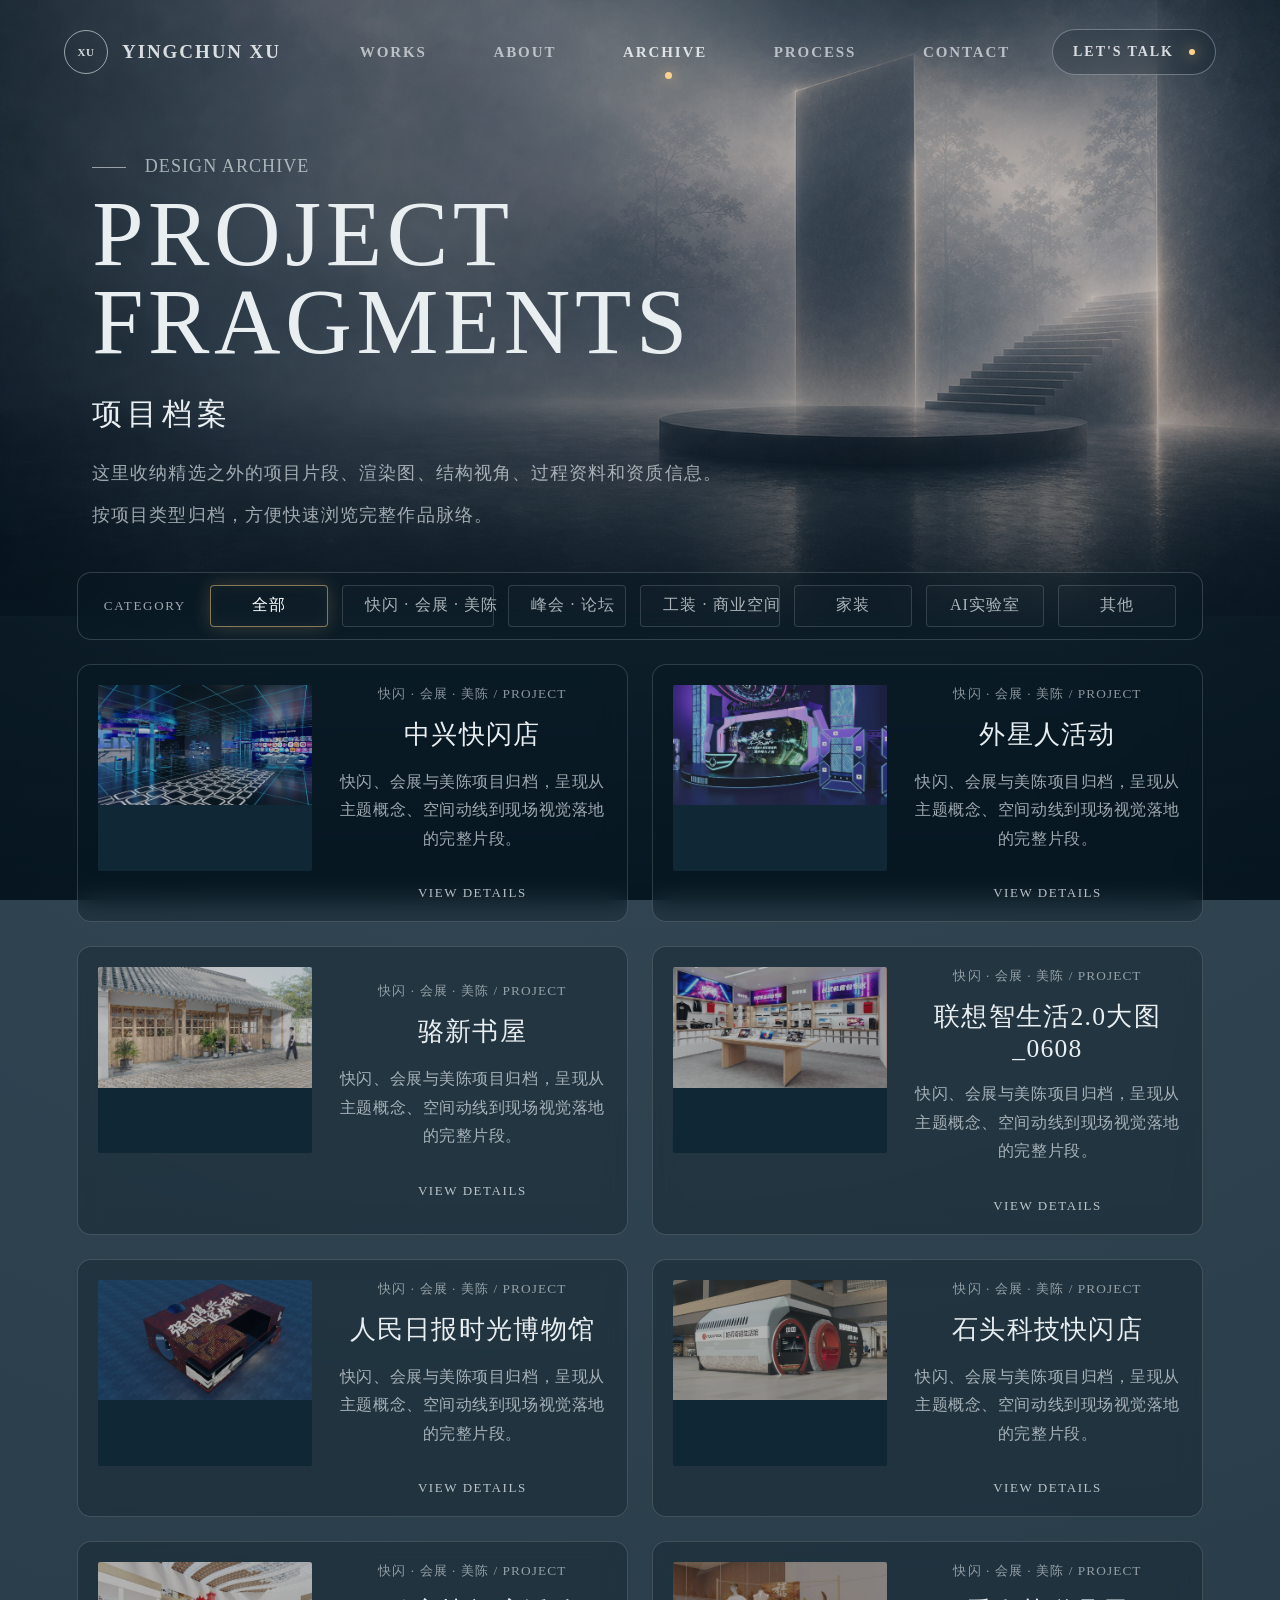
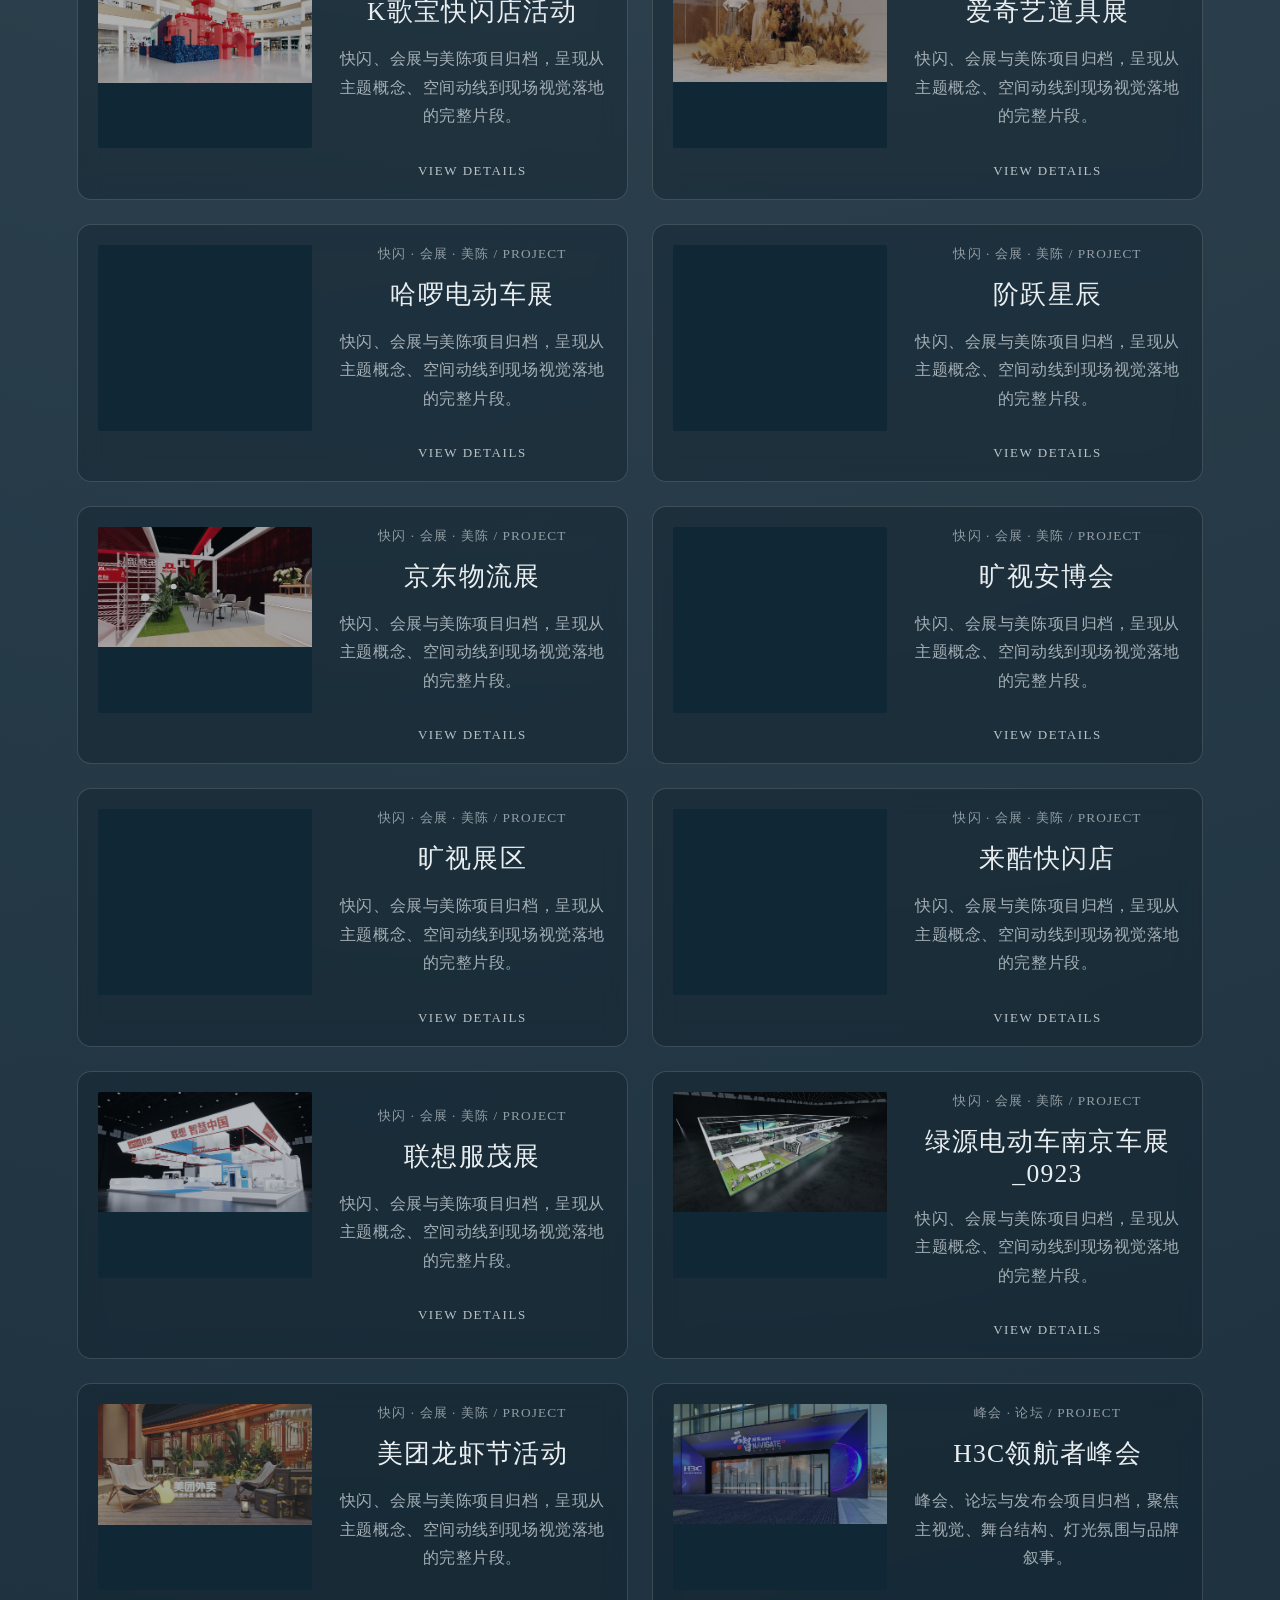
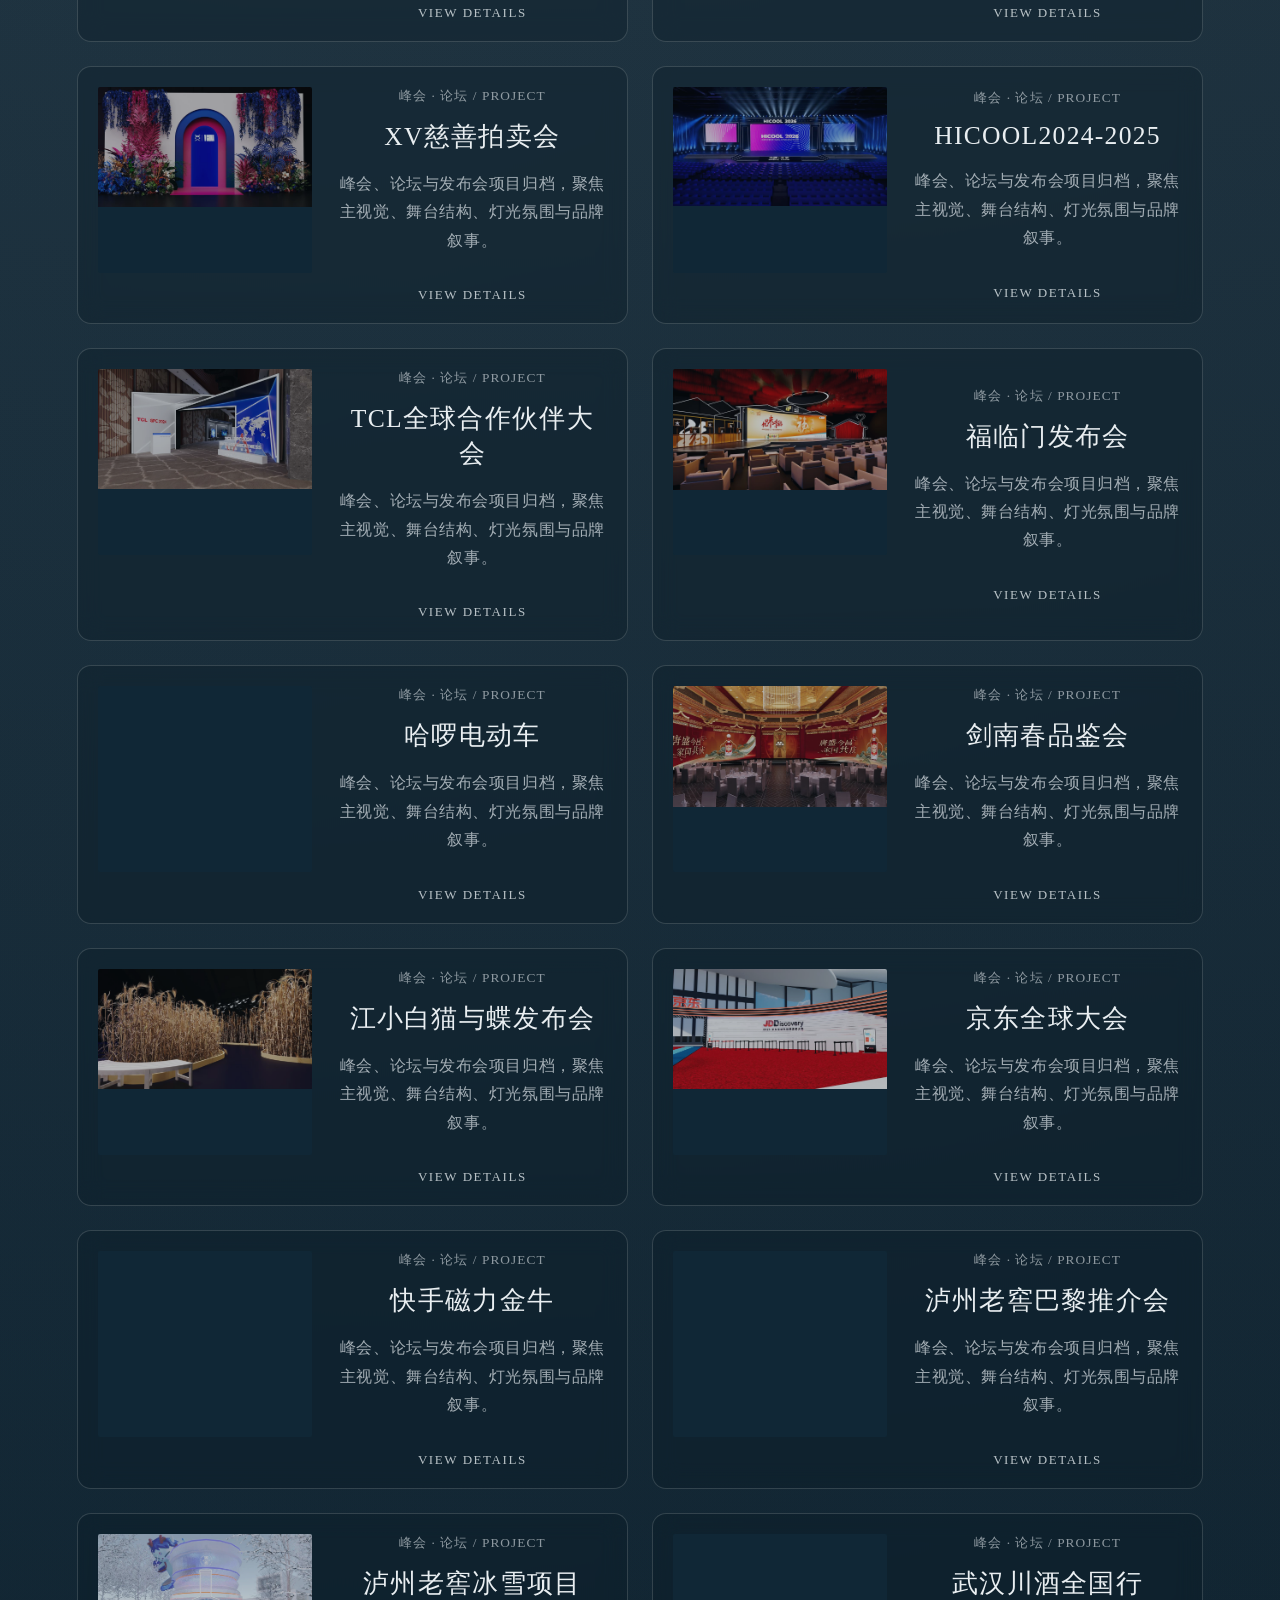
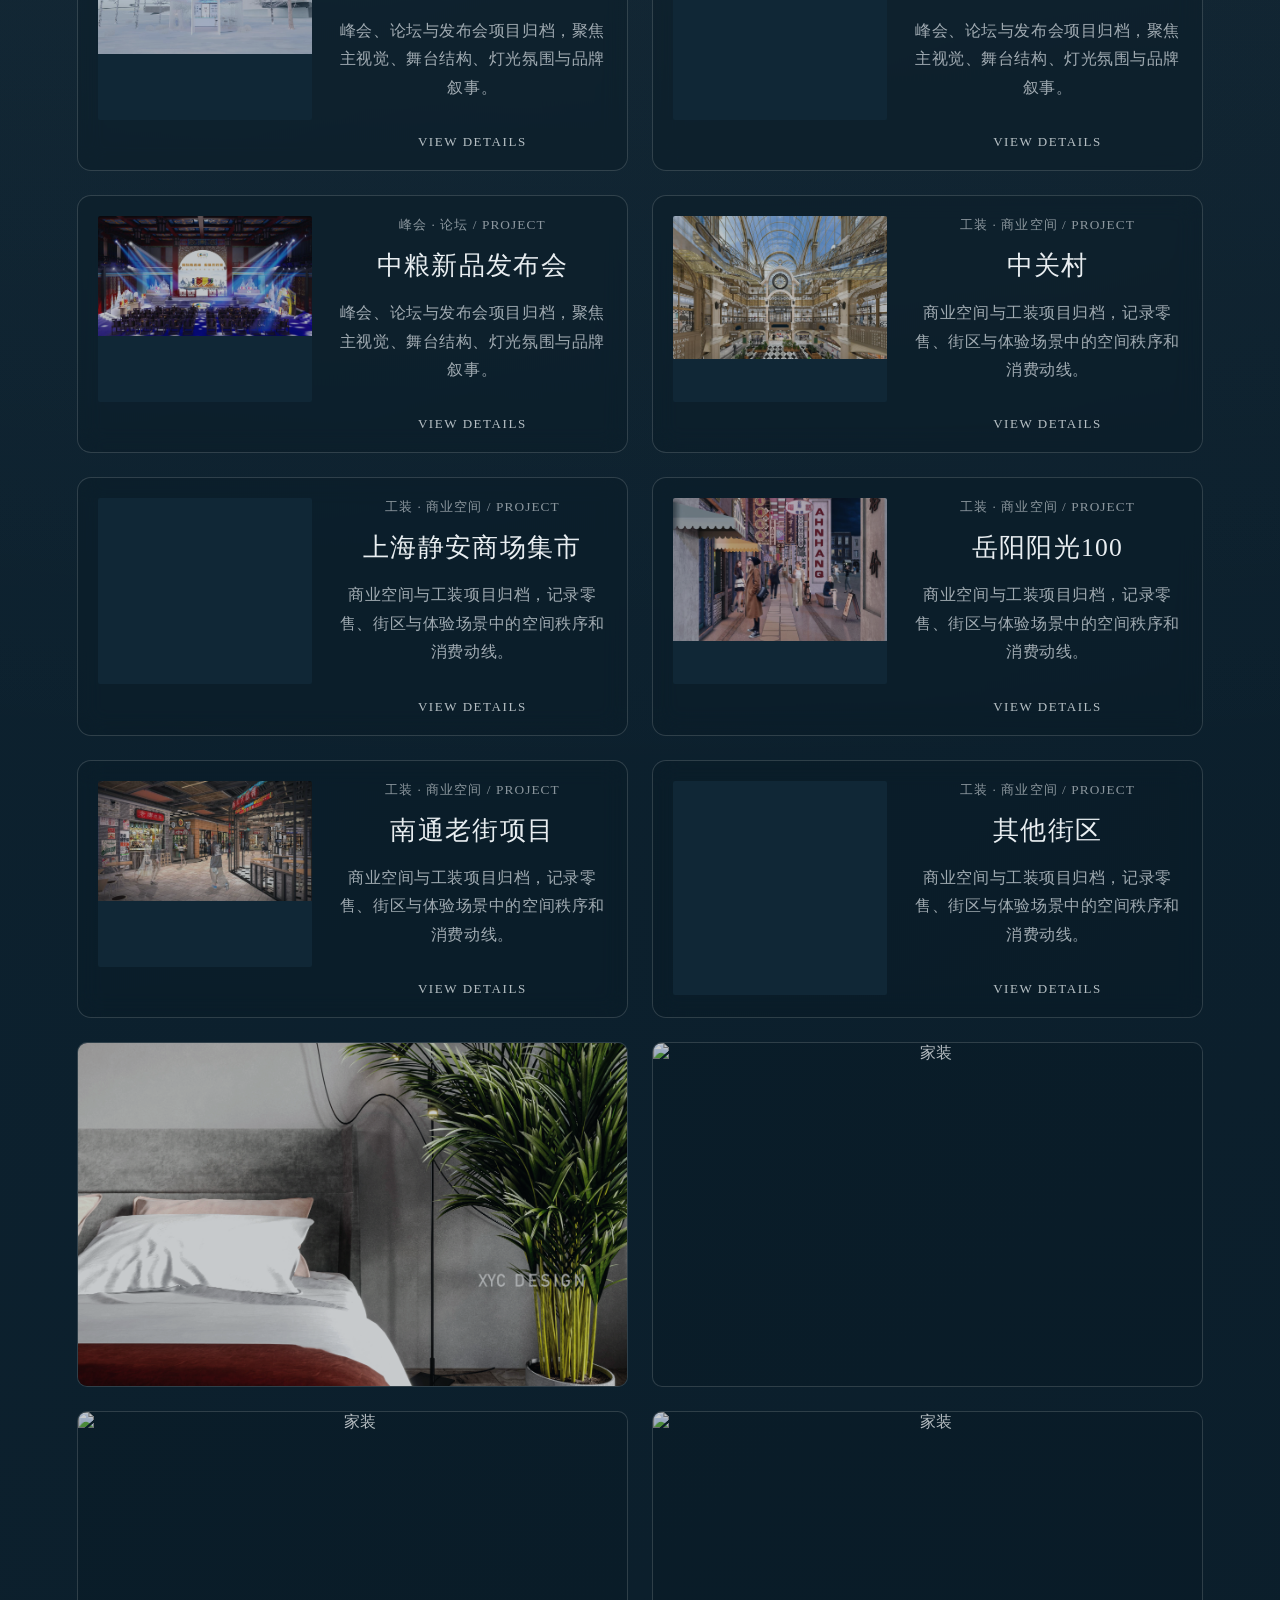
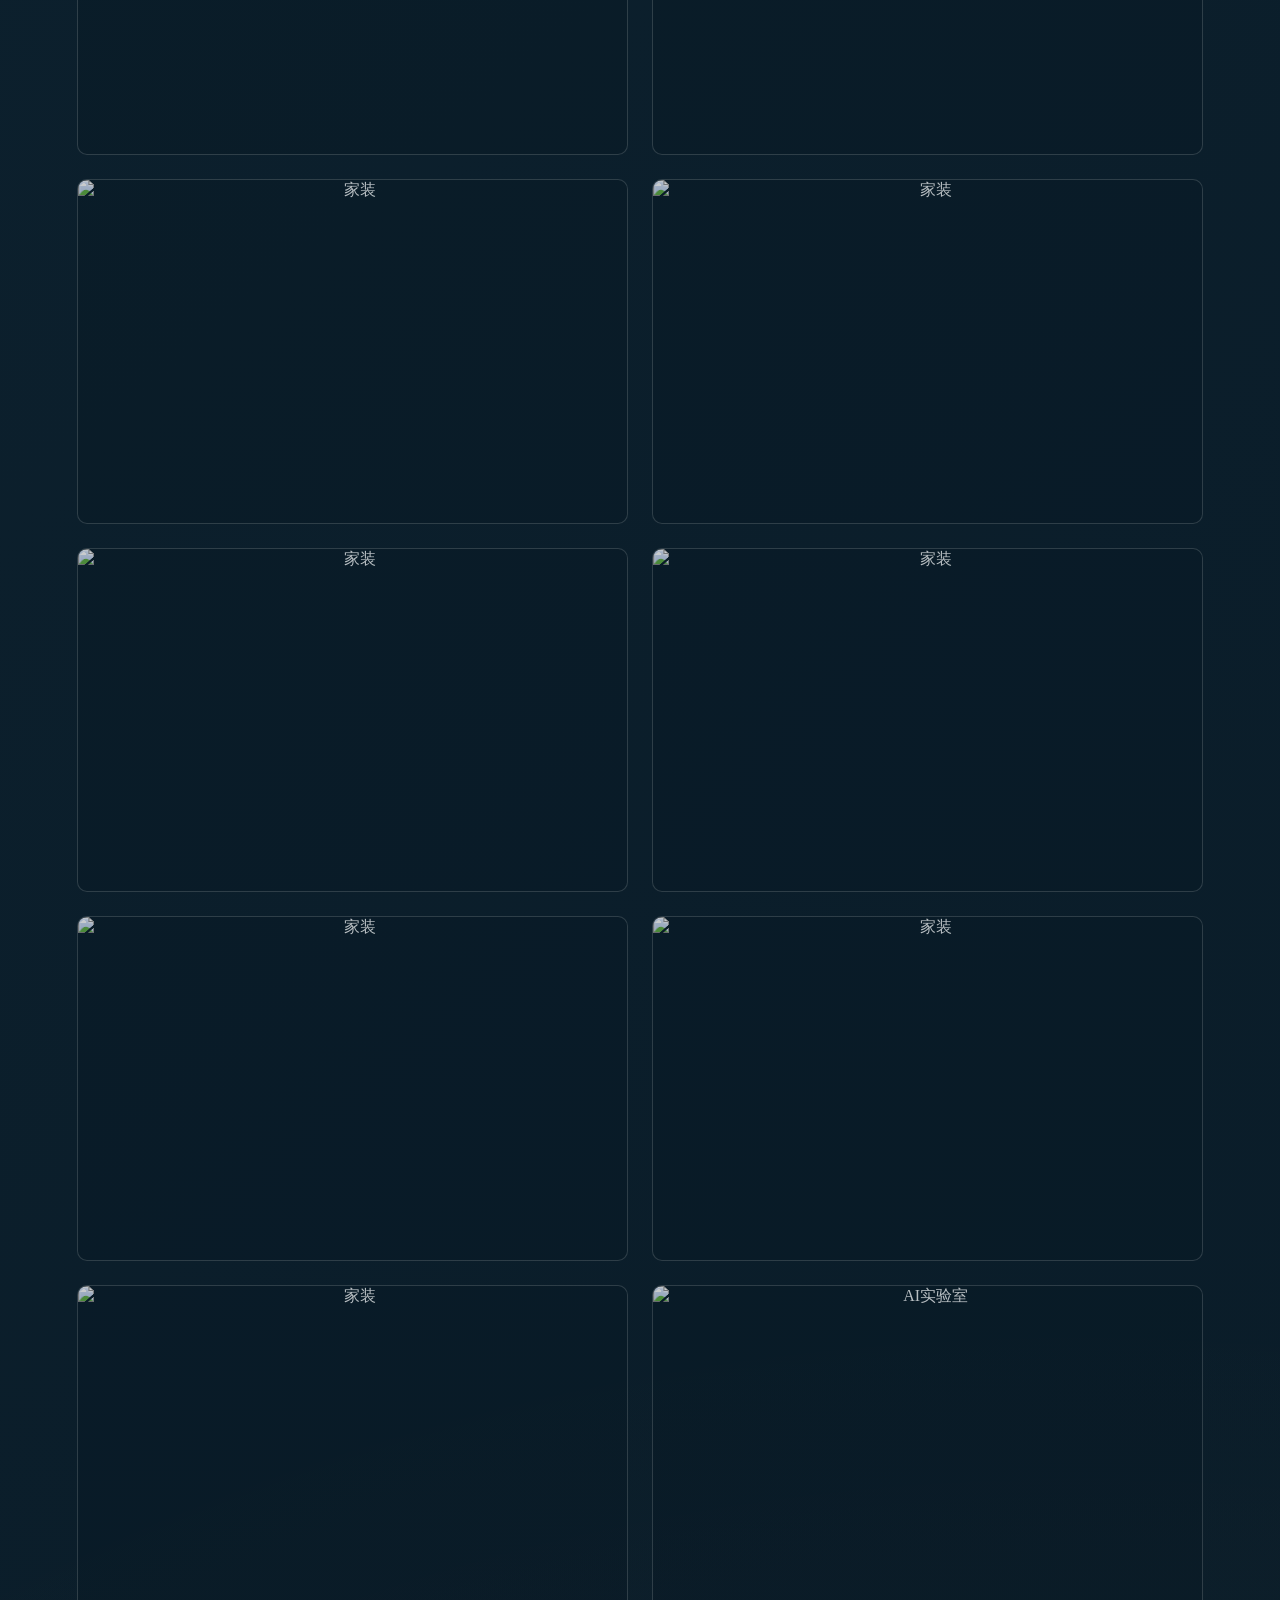
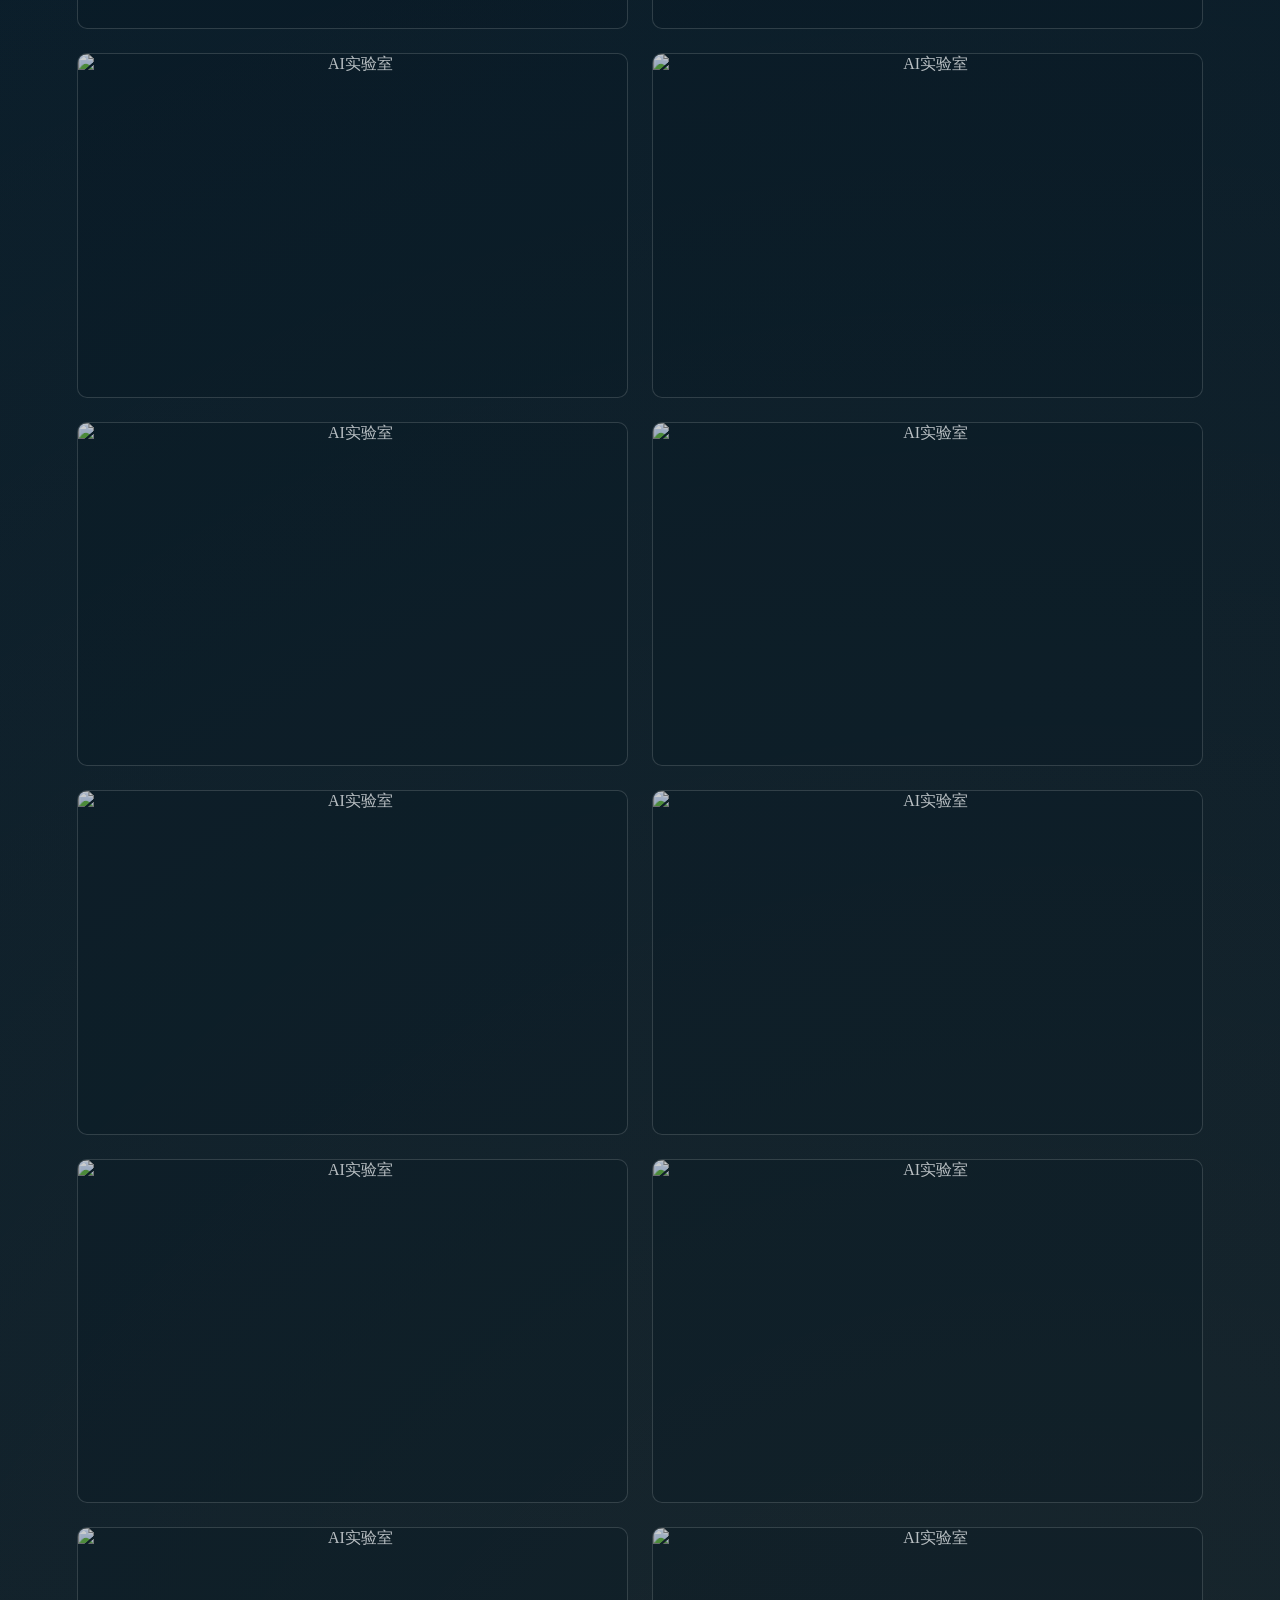
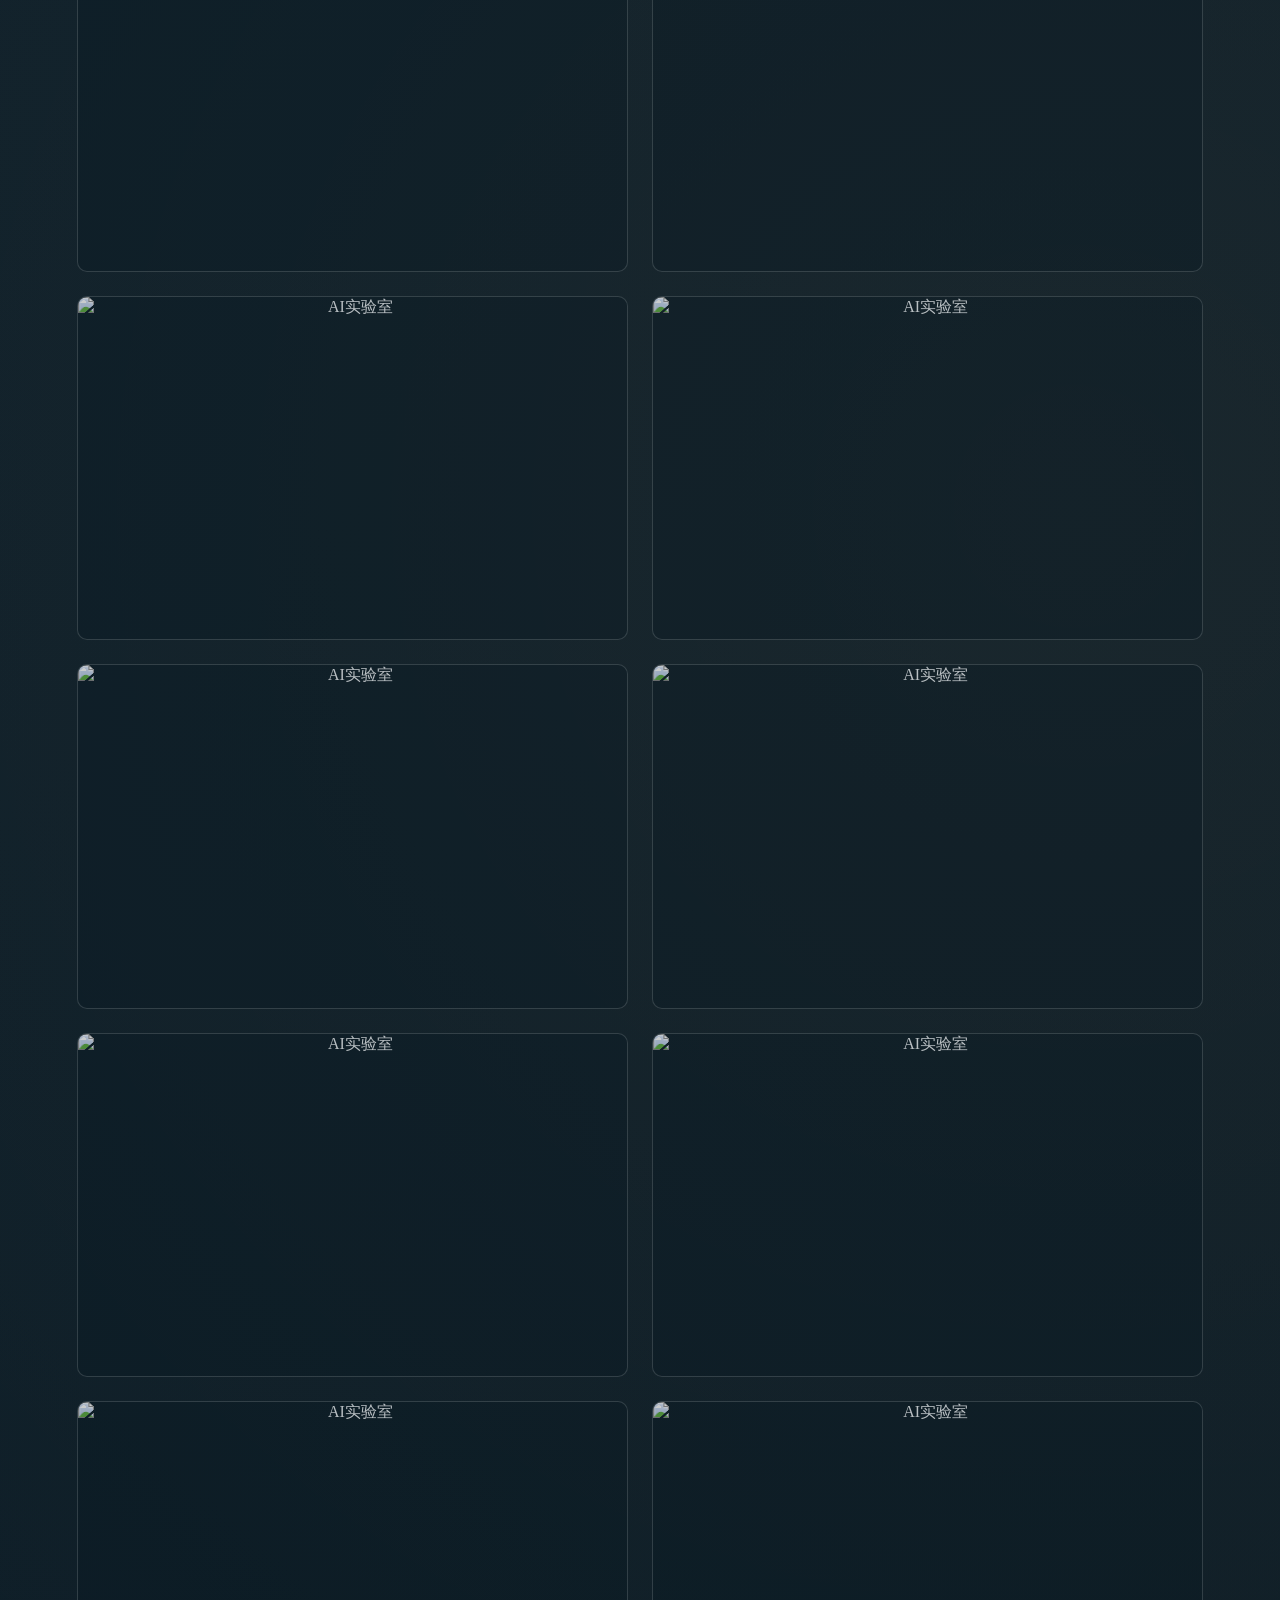
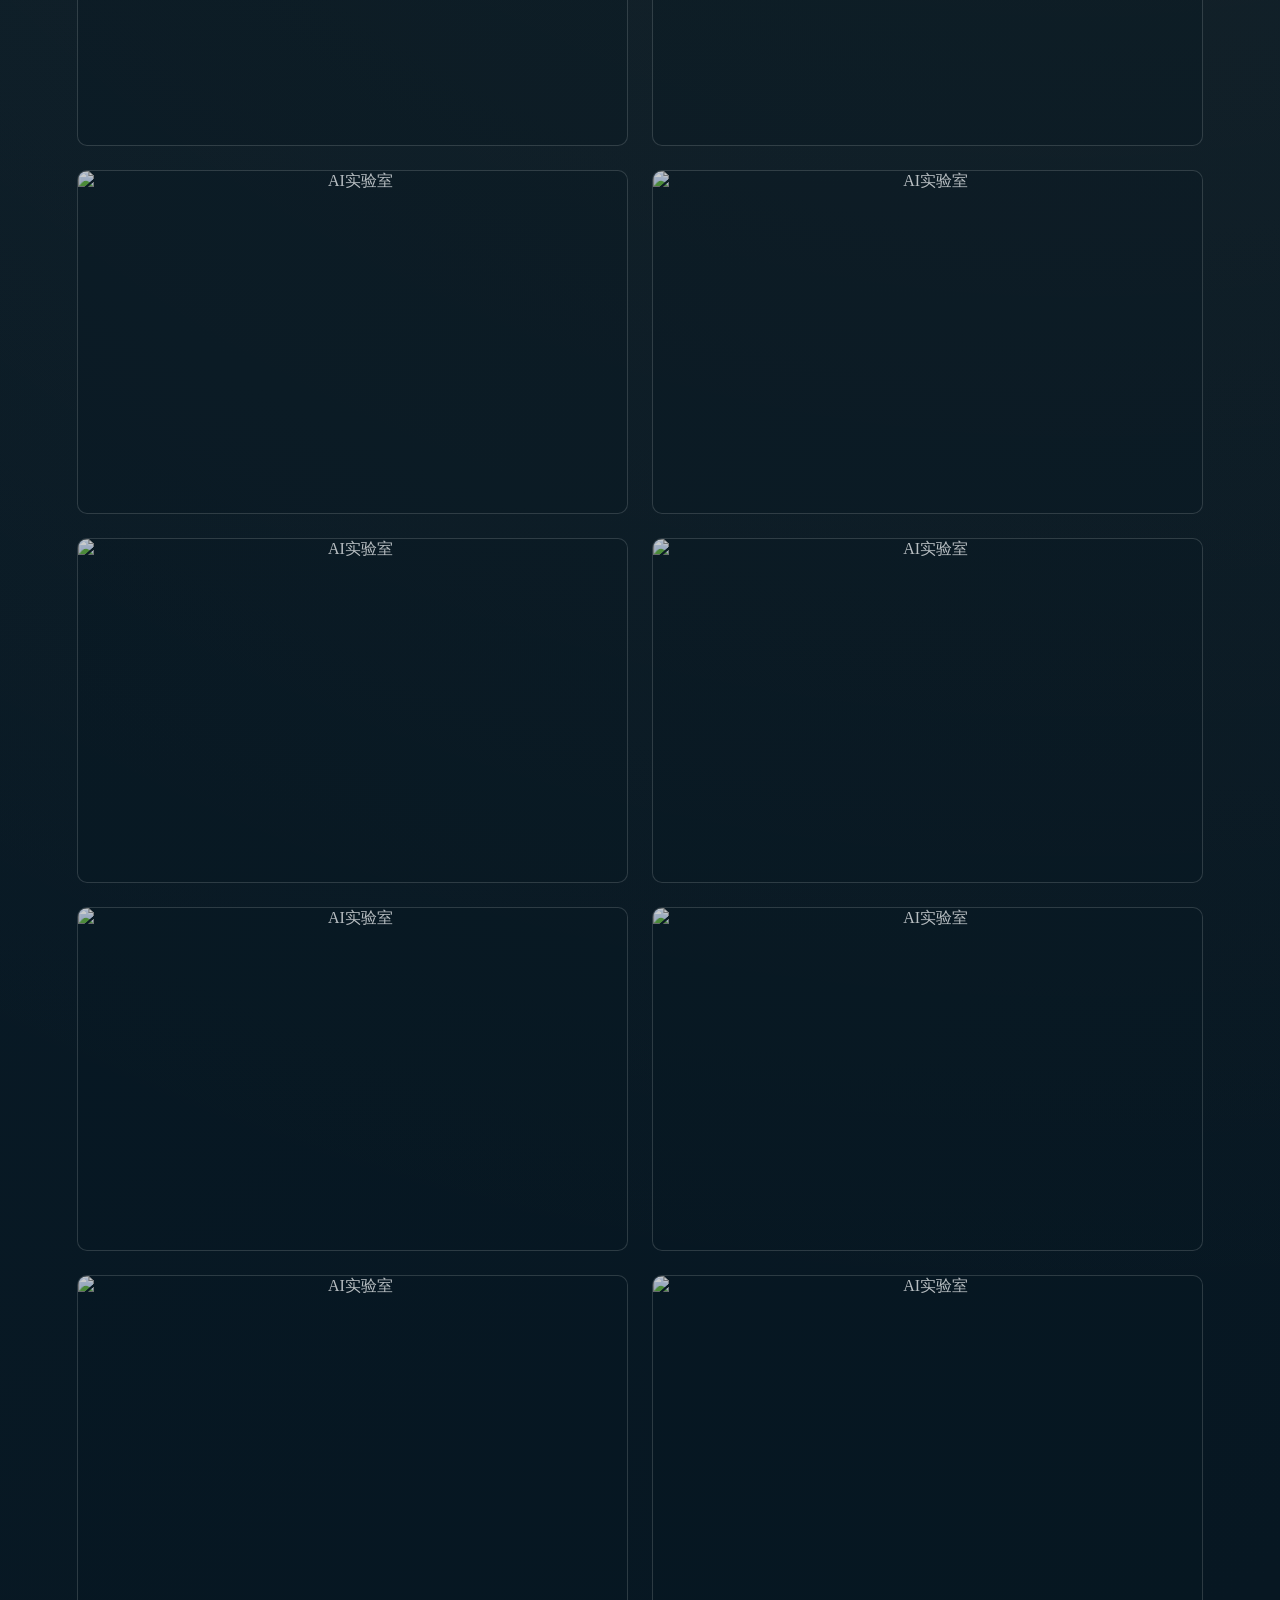
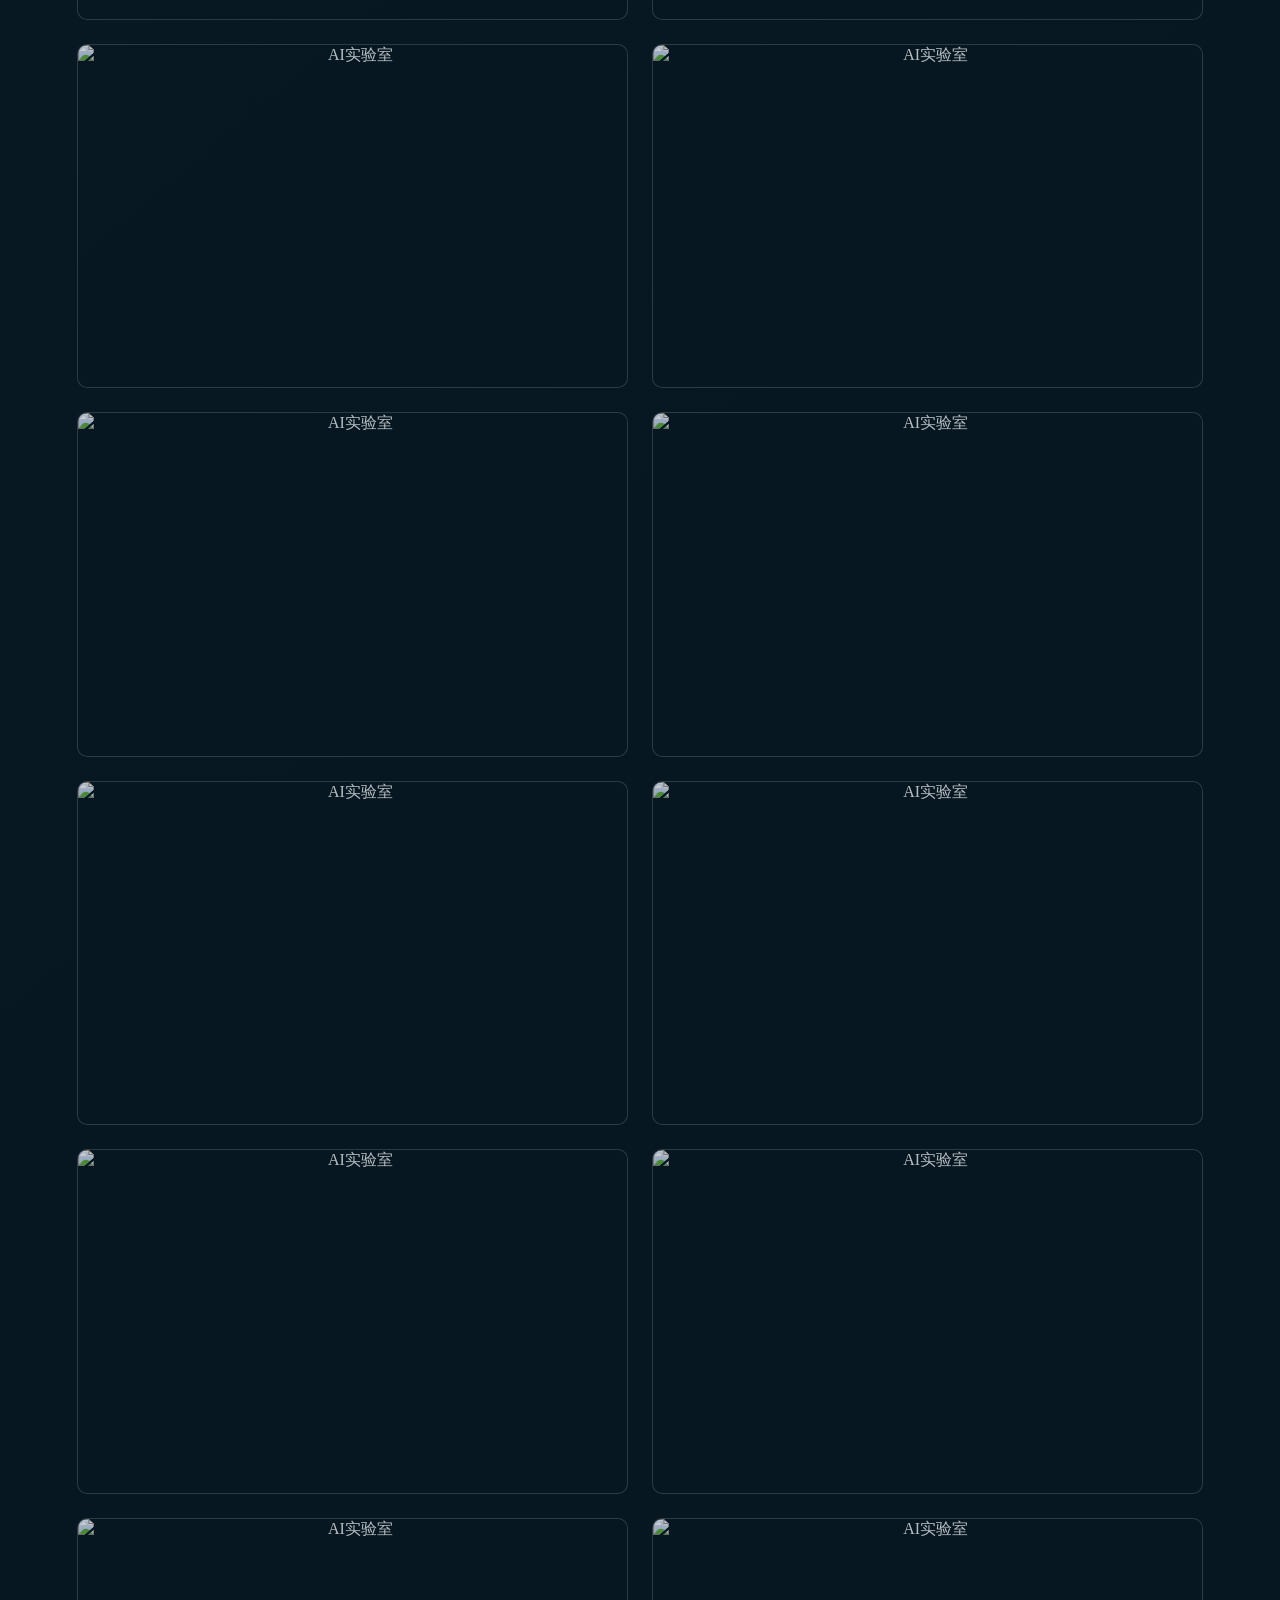
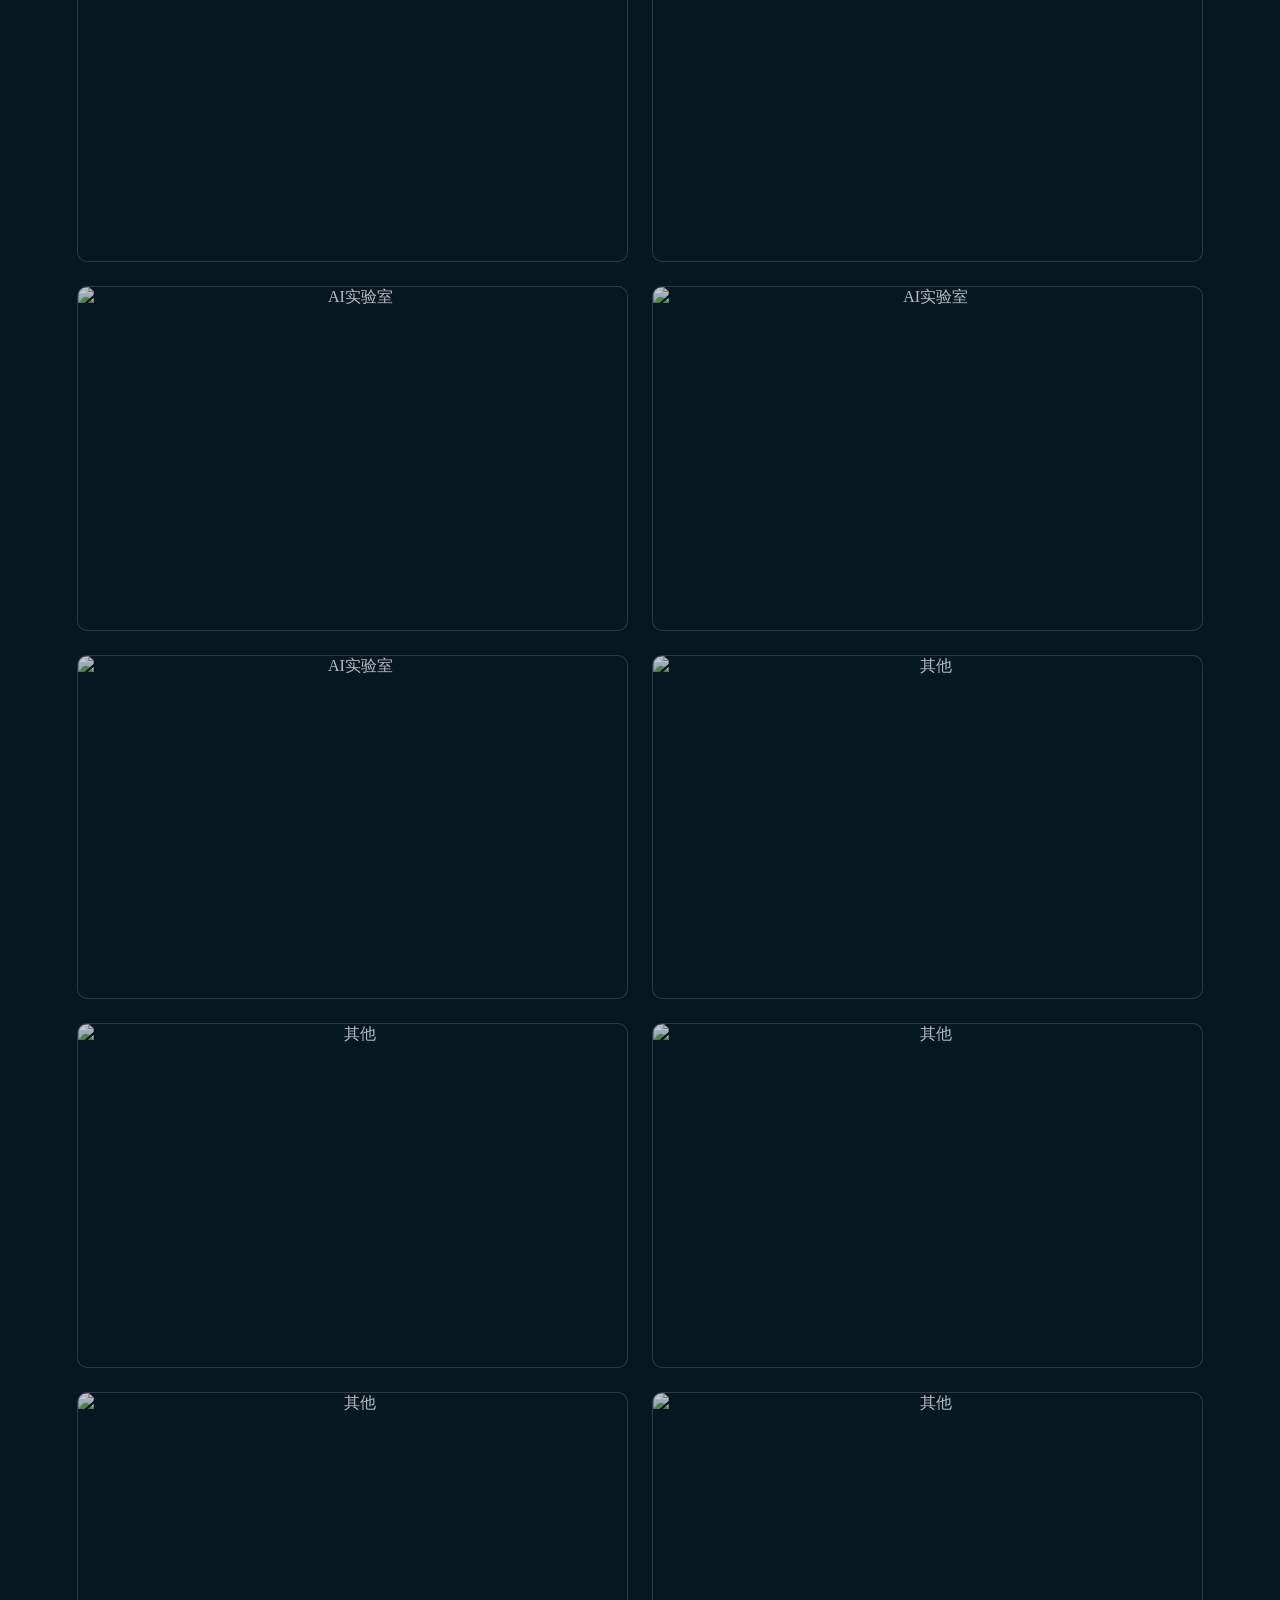
==== archive.html @ 5edb61c0 "Initial website upload" ====
<!doctype html>
<html lang="zh-CN">
  <head>
    <meta charset="UTF-8" />
    <meta name="viewport" content="width=device-width, initial-scale=1.0" />
    <title>Project Archive | Yingchun Xu</title>
    <link rel="stylesheet" href="archive.css" />
  </head>
  <body>
    <header class="site-header">
      <a class="brand" href="index.html#home">
        <span class="brand-mark">XU</span>
        <span>YINGCHUN XU</span>
      </a>
      <nav class="main-nav" aria-label="Archive navigation">
        <a href="index.html#works">WORKS</a>
        <a href="index.html#about">ABOUT</a>
        <a class="is-active" href="archive.html">ARCHIVE</a>
        <a href="index.html#process">PROCESS</a>
        <a href="index.html#contact">CONTACT</a>
      </nav>
      <a class="talk-link glow-target" href="index.html#contact">LET'S TALK <i></i></a>
    </header>

    <main class="archive-page">
      <section class="archive-hero">
        <img src="assets/generated/archive-clean-v3.png" alt="" />
        <div class="hero-copy">
          <p class="kicker"><span></span> DESIGN ARCHIVE</p>
          <h1 class="hover-title">PROJECT<br />FRAGMENTS</h1>
          <h2>项目档案</h2>
          <p>这里收纳精选之外的项目片段、渲染图、结构视角、过程资料和资质信息。</p>
          <p>按项目类型归档，方便快速浏览完整作品脉络。</p>
        </div>
      </section>

      <section class="archive-board" aria-label="Project archive">
        <div class="category-bar">
          <span>CATEGORY</span>
          <button class="is-active" data-filter="all" type="button">全部</button>
          <button data-filter="pop" type="button">快闪 · 会展 · 美陈</button>
          <button data-filter="summit" type="button">峰会 · 论坛</button>
          <button data-filter="commercial" type="button">工装 · 商业空间</button>
          <button data-filter="home" type="button">家装</button>
          <button data-filter="ai" type="button">AI实验室</button>
          <button data-filter="others" type="button">其他</button>
        </div>
        <div class="archive-grid" id="archiveGrid"></div>
      </section>
    </main>

    <div class="viewer" aria-hidden="true">
      <button class="viewer-close glow-target" type="button">CLOSE</button>
      <button class="viewer-prev glow-target" type="button">PREV</button>
      <figure>
        <img alt="" />
        <video controls preload="metadata"></video>
        <figcaption>
          <span></span>
          <strong></strong>
        </figcaption>
      </figure>
      <button class="viewer-next glow-target" type="button">NEXT</button>
    </div>

    <script src="archive-data.js"></script>
    <script src="archive.js"></script>
  </body>
</html>
---- archive.css ----
:root {
  --bg: #071722;
  --text: #e9eef1;
  --muted: rgba(233, 239, 242, 0.68);
  --line: rgba(233, 239, 242, 0.18);
  --panel: rgba(8, 25, 36, 0.25);
  --panel-strong: rgba(9, 28, 40, 0.36);
  --gold: #ffd18a;
  --scene-filter: saturate(0.82) contrast(0.98) brightness(0.93);
  --serif: Didot, "Bodoni 72", "Times New Roman", "Noto Serif SC", SimSun, serif;
}

* {
  box-sizing: border-box;
}

html {
  background: var(--bg);
}

body {
  margin: 0;
  color: var(--text);
  font-family: var(--serif);
  background:
    radial-gradient(circle at 52% 0%, rgba(232, 239, 242, 0.18), transparent 30%),
    radial-gradient(circle at 84% 54%, rgba(255, 209, 138, 0.07), transparent 24%),
    linear-gradient(140deg, #102736, #071722 70%);
  min-height: 100vh;
}

body::before {
  content: "";
  position: fixed;
  left: 0;
  right: 0;
  top: 0;
  bottom: 0;
  z-index: 0;
  pointer-events: none;
  background:
    radial-gradient(ellipse at 50% 38%, rgba(145, 166, 174, 0.17), transparent 31%),
    linear-gradient(90deg, rgba(5, 17, 25, 0.3), transparent 18%, transparent 82%, rgba(5, 17, 25, 0.32)),
    linear-gradient(180deg, transparent 0%, transparent 38%, rgba(11, 35, 48, 0.22) 48%, rgba(7, 23, 34, 0.84) 69%, #071722 100%);
}

.archive-page {
  position: relative;
  z-index: 1;
}

a {
  color: inherit;
  text-decoration: none;
}

button {
  color: inherit;
  font: inherit;
}

img,
video {
  display: block;
  max-width: 100%;
}

.site-header {
  position: fixed;
  z-index: 20;
  top: 0;
  left: 0;
  right: 0;
  height: 104px;
  display: grid;
  grid-template-columns: 320px minmax(560px, 1fr) 230px;
  align-items: center;
  padding: 0 5vw;
  letter-spacing: 0.12em;
  color: rgba(240, 244, 246, 0.88);
  pointer-events: none;
}

.site-header a {
  pointer-events: auto;
}

.brand {
  display: inline-flex;
  align-items: center;
  gap: 14px;
  font-size: 19px;
  font-weight: 700;
  white-space: nowrap;
}

.brand-mark {
  width: 44px;
  height: 44px;
  border: 1px solid rgba(234, 240, 243, 0.6);
  border-radius: 50%;
  display: grid;
  place-items: center;
  font-size: 11px;
  letter-spacing: 0.04em;
  position: relative;
  transition: border-color 0.3s ease, box-shadow 0.3s ease;
}

.brand:hover .brand-mark,
.glow-target:hover,
.talk-link:hover {
  border-color: rgba(255, 216, 156, 0.72);
  box-shadow: 0 0 22px rgba(255, 213, 146, 0.28), inset 0 0 22px rgba(255, 213, 146, 0.08);
}

.main-nav {
  justify-self: center;
  display: flex;
  gap: clamp(46px, 5.2vw, 98px);
  font-size: 15px;
  font-weight: 700;
}

.main-nav a {
  position: relative;
  opacity: 0.76;
}

.main-nav a.is-active,
.main-nav a:hover {
  opacity: 1;
}

.main-nav a.is-active::after {
  content: "";
  position: absolute;
  left: 50%;
  bottom: -18px;
  width: 7px;
  height: 7px;
  border-radius: 50%;
  background: var(--gold);
  box-shadow: 0 0 16px var(--gold);
}

.talk-link {
  justify-self: end;
  min-width: 164px;
  height: 46px;
  border: 1px solid rgba(238, 244, 247, 0.32);
  border-radius: 999px;
  display: inline-flex;
  align-items: center;
  justify-content: center;
  gap: 15px;
  font-size: 14px;
  font-weight: 700;
  background: var(--panel);
  backdrop-filter: blur(12px);
}

.talk-link i {
  width: 6px;
  height: 6px;
  border-radius: 50%;
  background: var(--gold);
  box-shadow: 0 0 15px var(--gold);
}

.hover-title {
  transition: color 0.35s ease, text-shadow 0.35s ease;
}

.hover-title:hover {
  color: #ffe0ad;
  text-shadow: 0 0 22px rgba(255, 214, 151, 0.28);
}

.archive-hero {
  position: relative;
  min-height: 56vh;
  overflow: hidden;
  padding: 142px 7.2vw 76px;
}

.archive-hero::after {
  content: "";
  position: absolute;
  inset: 0;
  background:
    radial-gradient(circle at 52% 2%, rgba(237, 243, 246, 0.1), transparent 30%),
    linear-gradient(90deg, rgba(5, 17, 25, 0.08), rgba(5, 17, 25, 0.24) 60%, rgba(5, 17, 25, 0.1)),
    linear-gradient(180deg, transparent 56%, rgba(7, 23, 34, 0.26) 78%, rgba(7, 23, 34, 0.72) 100%);
  z-index: 1;
}

.archive-hero img {
  position: absolute;
  inset: 0;
  width: 100%;
  height: 100%;
  object-fit: cover;
  object-position: center;
  opacity: 0.96;
  filter: var(--scene-filter);
}

.hero-copy {
  position: relative;
  z-index: 2;
  max-width: 820px;
}

.kicker {
  margin: 0 0 34px;
  color: rgba(232, 238, 241, 0.82);
  letter-spacing: 0.12em;
  font-size: 16px;
  text-transform: uppercase;
}

.kicker span {
  display: inline-block;
  width: 34px;
  height: 1px;
  margin-right: 13px;
  vertical-align: middle;
  background: rgba(232, 238, 241, 0.58);
}

.hero-copy h1 {
  margin: 0;
  font-size: clamp(72px, 7.2vw, 138px);
  line-height: 0.95;
  font-weight: 400;
  letter-spacing: 0.05em;
}

.hero-copy h2 {
  margin: 28px 0 22px;
  font-size: 30px;
  font-weight: 400;
  letter-spacing: 0.16em;
}

.hero-copy p {
  margin: 8px 0;
  color: rgba(232, 238, 241, 0.66);
  font-size: 18px;
  line-height: 1.85;
  letter-spacing: 0.06em;
}

.archive-board {
  position: relative;
  z-index: 3;
  width: min(88vw, 1480px);
  margin: -44px auto 88px;
}

.category-bar {
  min-height: 68px;
  border: 1px solid var(--line);
  border-radius: 14px;
  display: flex;
  align-items: center;
  gap: 14px;
  padding: 12px 26px;
  background: rgba(8, 25, 36, 0.28);
  backdrop-filter: blur(16px);
  overflow-x: auto;
}

.category-bar span {
  margin-right: 10px;
  color: rgba(232, 238, 241, 0.68);
  font-size: 13px;
  letter-spacing: 0.13em;
}

.category-bar button {
  min-width: 118px;
  height: 42px;
  padding: 0 22px;
  border: 1px solid rgba(232, 239, 242, 0.16);
  border-radius: 4px;
  background: rgba(232, 239, 242, 0.015);
  color: rgba(232, 238, 241, 0.72);
  white-space: nowrap;
  cursor: pointer;
  letter-spacing: 0.07em;
}

.category-bar button.is-active {
  color: #fff;
  border-color: rgba(255, 209, 138, 0.5);
  box-shadow: 0 0 20px rgba(255, 209, 138, 0.2), inset 0 0 16px rgba(255, 209, 138, 0.05);
}

.archive-grid {
  display: grid;
  grid-template-columns: repeat(2, minmax(0, 1fr));
  gap: 24px;
  margin-top: 24px;
}

.archive-grid.image-mode {
  grid-template-columns: repeat(4, minmax(0, 1fr));
  gap: 18px;
}

.archive-card {
  min-height: 220px;
  border: 1px solid rgba(232, 239, 242, 0.16);
  border-radius: 14px;
  display: grid;
  grid-template-columns: 42% 1fr;
  gap: 26px;
  padding: 20px;
  background: rgba(8, 25, 36, 0.3);
  backdrop-filter: blur(12px);
  cursor: pointer;
  overflow: hidden;
  transition: transform 0.24s ease, border-color 0.24s ease, filter 0.24s ease;
}

.archive-card:hover {
  transform: translateY(-4px);
  border-color: rgba(255, 209, 138, 0.38);
  filter: brightness(1.1);
}

.archive-card .thumb {
  min-height: 186px;
  border-radius: 2px;
  overflow: hidden;
  background: #102736;
}

.archive-card img {
  width: 100%;
  height: 100%;
  object-fit: cover;
  opacity: 0.8;
  filter: saturate(0.9) contrast(0.98) brightness(0.94);
}

.archive-card .meta {
  align-self: center;
}

.archive-card small {
  display: block;
  margin-bottom: 14px;
  color: rgba(232, 238, 241, 0.58);
  letter-spacing: 0.08em;
}

.archive-card h3 {
  margin: 0;
  font-size: clamp(25px, 2vw, 34px);
  font-weight: 400;
  letter-spacing: 0.05em;
}

.archive-card p {
  max-width: 420px;
  margin: 16px 0 24px;
  color: rgba(232, 238, 241, 0.68);
  line-height: 1.78;
  letter-spacing: 0.035em;
}

.details-link {
  display: inline-block;
  margin-top: 8px;
  color: rgba(232, 238, 241, 0.78);
  font-size: 13px;
  letter-spacing: 0.12em;
}

.image-tile {
  position: relative;
  aspect-ratio: 16 / 10;
  border: 1px solid rgba(232, 239, 242, 0.16);
  border-radius: 10px;
  padding: 0;
  overflow: hidden;
  background: rgba(8, 25, 36, 0.3);
  cursor: pointer;
  transition: transform 0.24s ease, border-color 0.24s ease, box-shadow 0.24s ease, filter 0.24s ease;
}

.image-tile:hover {
  transform: translateY(-4px);
  border-color: rgba(255, 209, 138, 0.4);
  box-shadow: 0 0 20px rgba(255, 209, 138, 0.12);
  filter: brightness(1.08);
}

.image-tile img {
  width: 100%;
  height: 100%;
  object-fit: cover;
  opacity: 0.84;
  filter: saturate(0.9) contrast(0.98) brightness(0.94);
}

.viewer {
  position: fixed;
  inset: 0;
  z-index: 50;
  display: none;
  grid-template-columns: 110px 1fr 110px;
  align-items: center;
  gap: 14px;
  padding: 82px 36px 44px;
  background: rgba(4, 13, 20, 0.94);
  backdrop-filter: blur(18px);
}

.viewer.is-open {
  display: grid;
}

.viewer button {
  border: 1px solid rgba(232, 239, 242, 0.28);
  border-radius: 999px;
  height: 46px;
  background: rgba(232, 239, 242, 0.04);
  cursor: pointer;
  letter-spacing: 0.1em;
}

.viewer-close {
  position: absolute;
  right: 36px;
  top: 28px;
  min-width: 110px;
}

.viewer figure {
  margin: 0;
  height: 100%;
  display: grid;
  grid-template-rows: 1fr auto;
  gap: 20px;
  min-width: 0;
}

.viewer img,
.viewer video {
  width: 100%;
  height: 100%;
  max-height: calc(100vh - 180px);
  object-fit: contain;
  background: rgba(255, 255, 255, 0.03);
}

.viewer video {
  display: none;
}

.viewer figcaption {
  display: flex;
  justify-content: space-between;
  gap: 18px;
  color: rgba(232, 238, 241, 0.72);
  letter-spacing: 0.06em;
}

@media (max-width: 980px) {
  .site-header {
    grid-template-columns: auto 1fr auto;
    padding: 0 24px;
  }

  .main-nav {
    gap: 26px;
  }

  .archive-board {
    width: calc(100vw - 36px);
  }

  .archive-grid {
    grid-template-columns: 1fr;
  }
}

@media (max-width: 720px) {
  .site-header {
    height: 76px;
    grid-template-columns: 1fr auto;
    padding: 0 18px;
  }

  .brand {
    font-size: 15px;
    gap: 10px;
  }

  .brand-mark {
    width: 38px;
    height: 38px;
  }

  .main-nav {
    position: fixed;
    left: 16px;
    right: 16px;
    bottom: 14px;
    justify-content: space-around;
    gap: 0;
    padding: 13px 12px;
    border: 1px solid rgba(232, 239, 242, 0.16);
    border-radius: 999px;
    background: rgba(6, 20, 30, 0.78);
    backdrop-filter: blur(16px);
    font-size: 11px;
  }

  .talk-link {
    min-width: 112px;
    height: 38px;
    font-size: 11px;
  }

  .archive-hero {
    min-height: 64vh;
    padding: 110px 22px 70px;
  }

  .archive-hero img {
    object-position: 68% center;
    opacity: 0.52;
  }

  .hero-copy h1 {
    font-size: clamp(54px, 16vw, 78px);
  }

  .hero-copy h2 {
    font-size: 24px;
  }

  .category-bar {
    padding: 12px;
  }

  .archive-card {
    grid-template-columns: 1fr;
  }

  .archive-card .thumb {
    min-height: 54vw;
  }

  .viewer {
    grid-template-columns: 1fr 1fr;
    padding: 82px 18px 28px;
  }

  .viewer figure {
    grid-column: 1 / -1;
    grid-row: 1;
  }

  .viewer-prev,
  .viewer-next {
    grid-row: 2;
  }
}
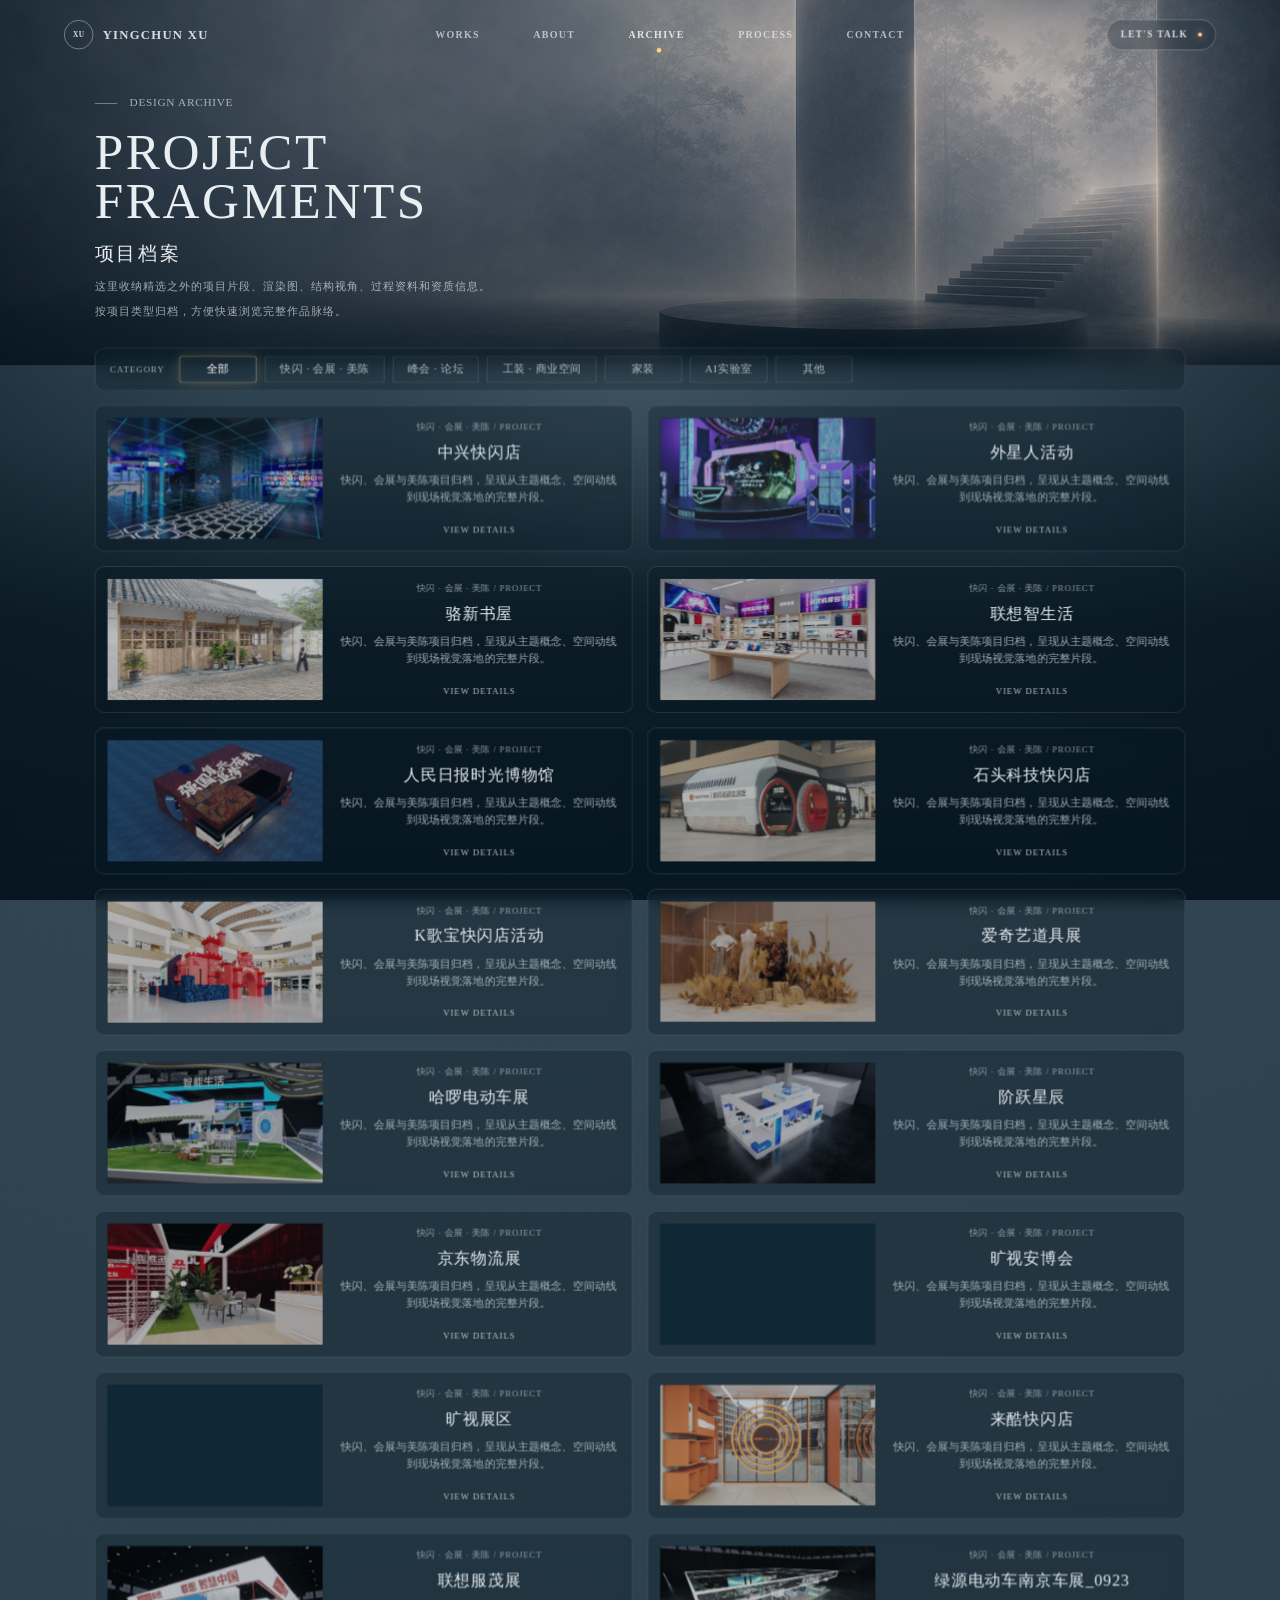
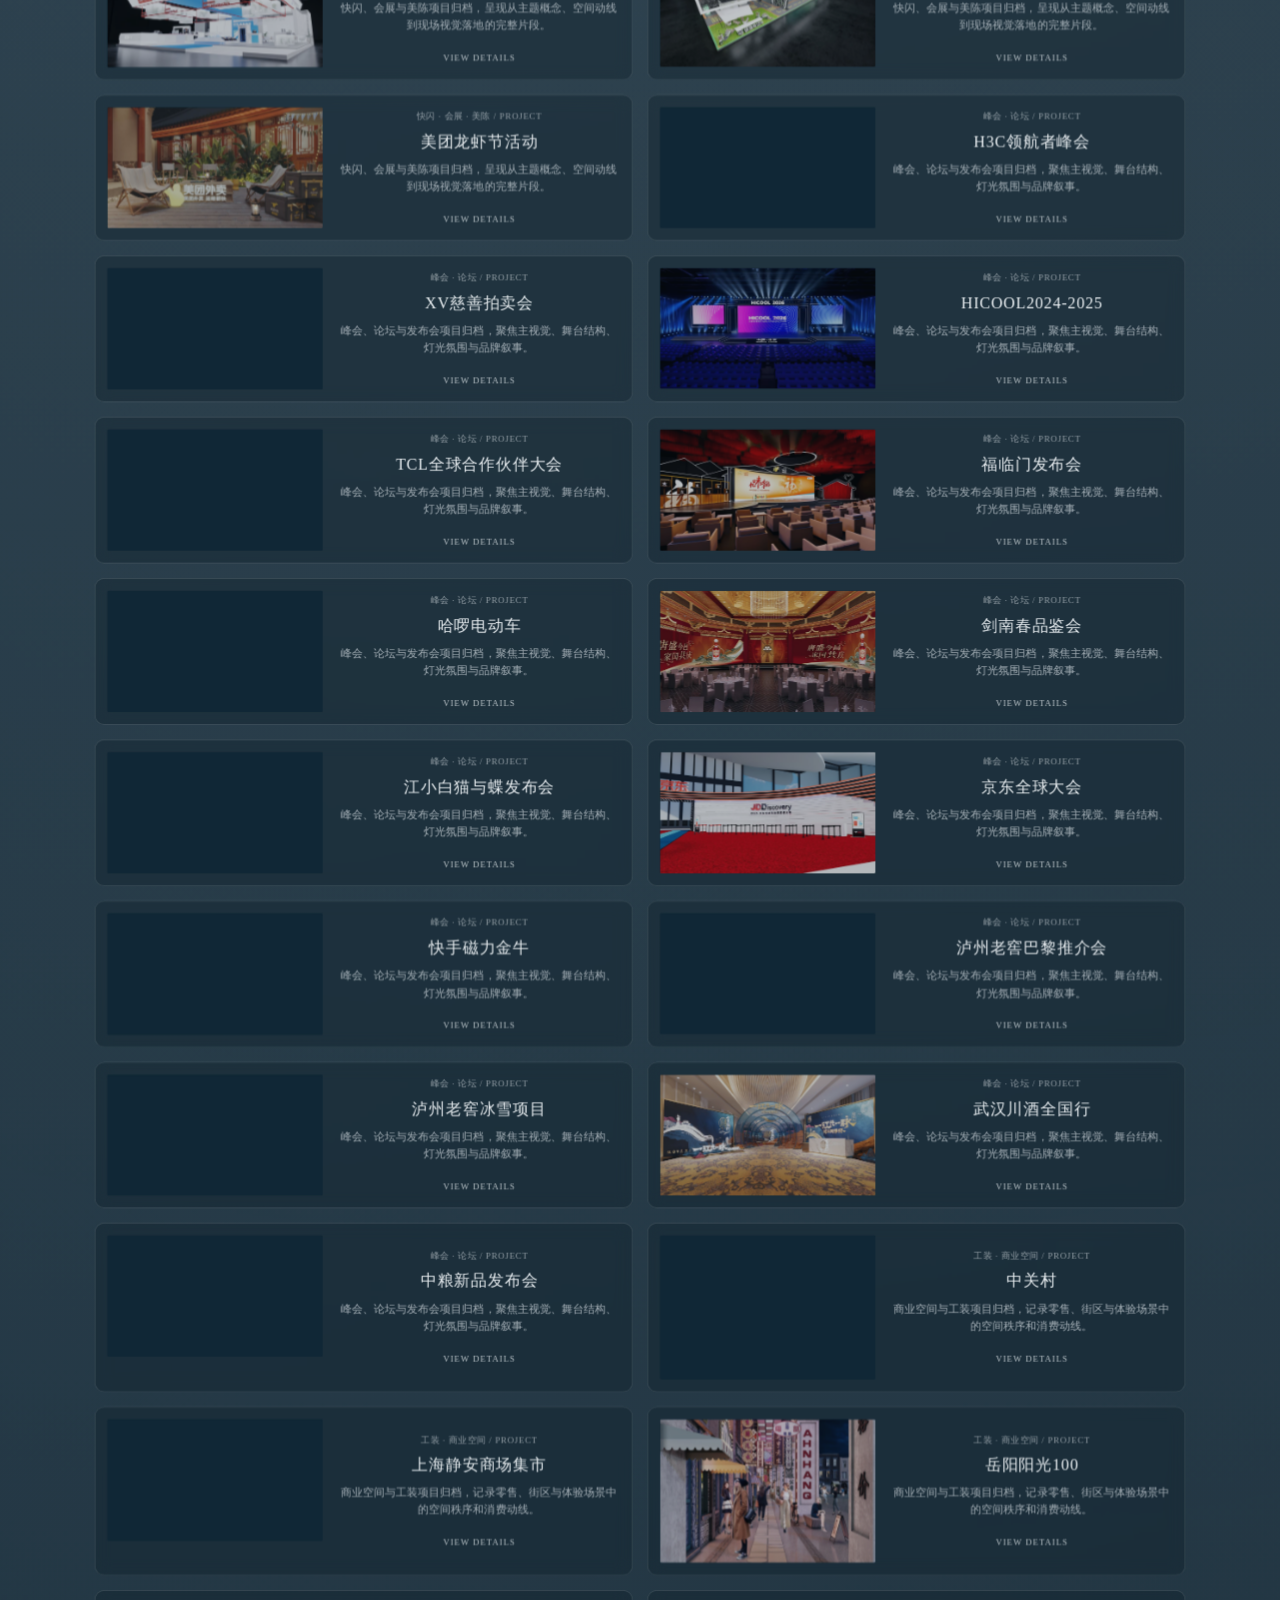
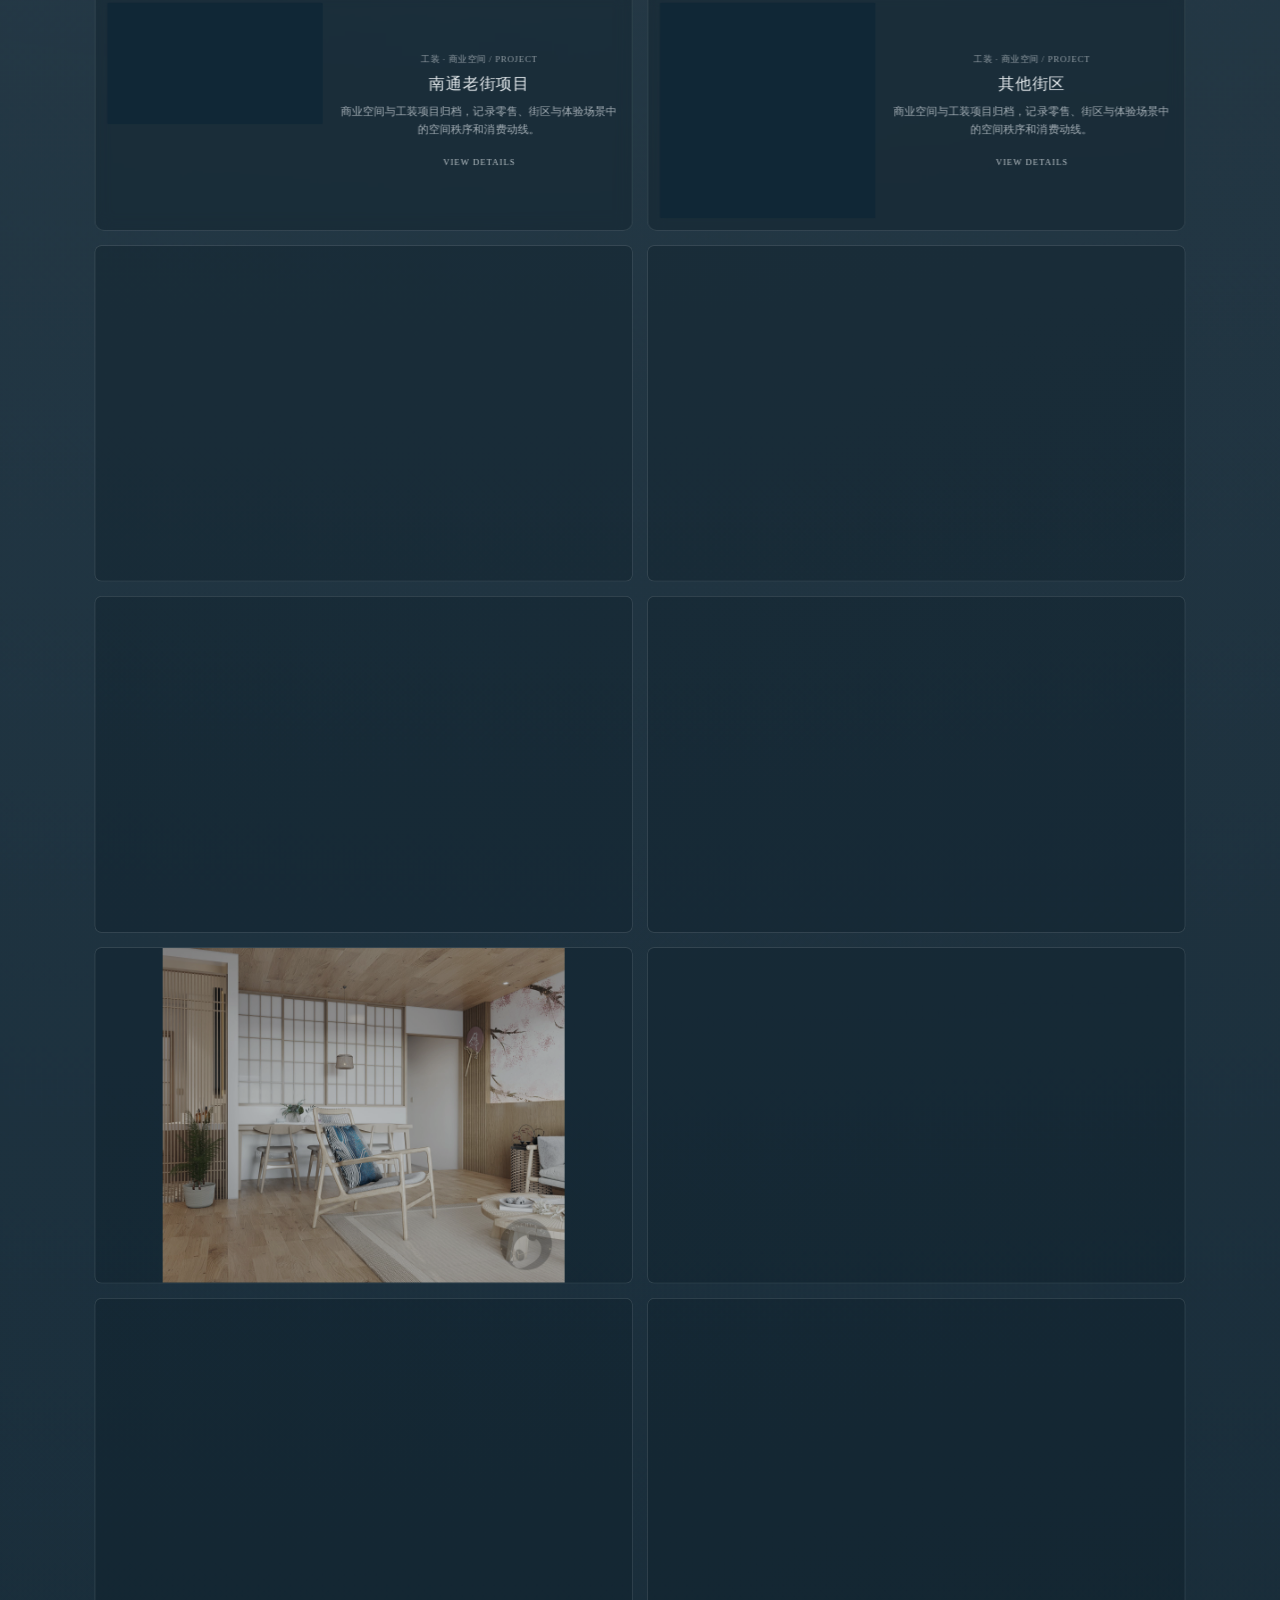
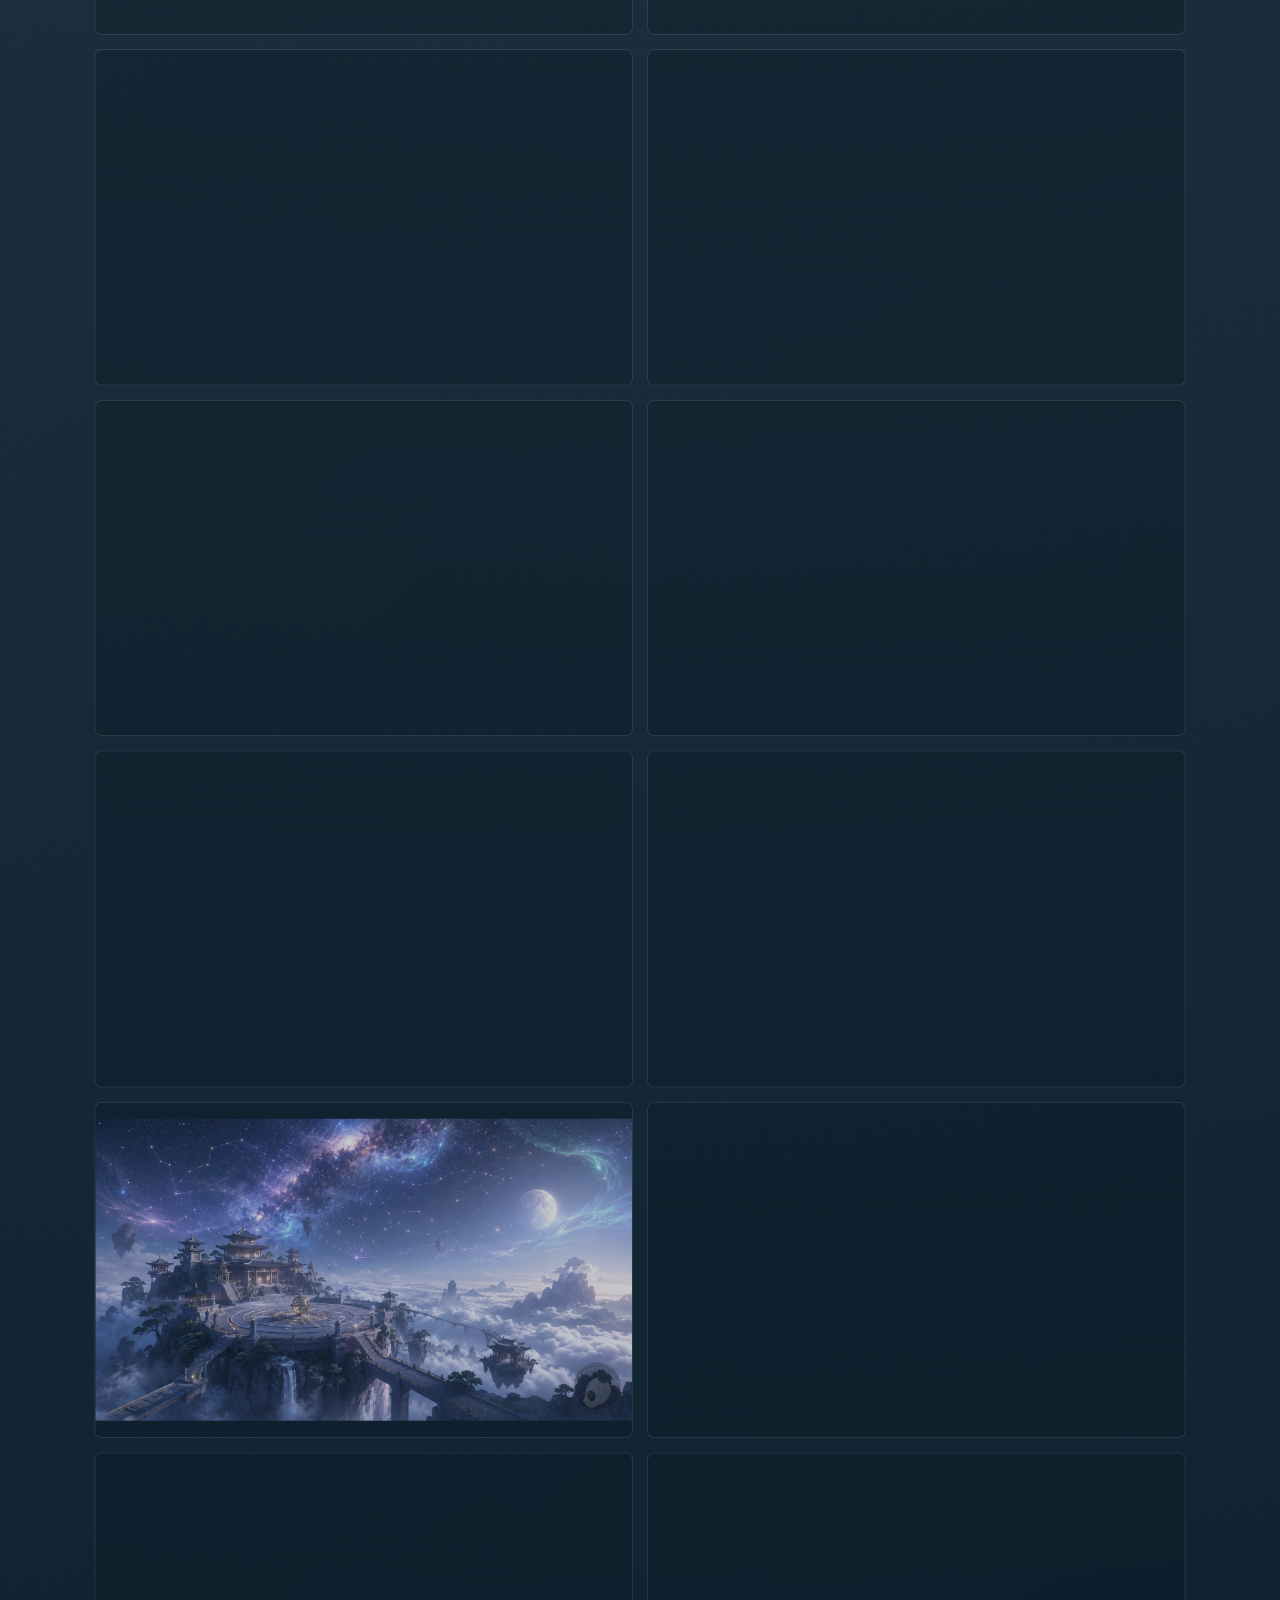
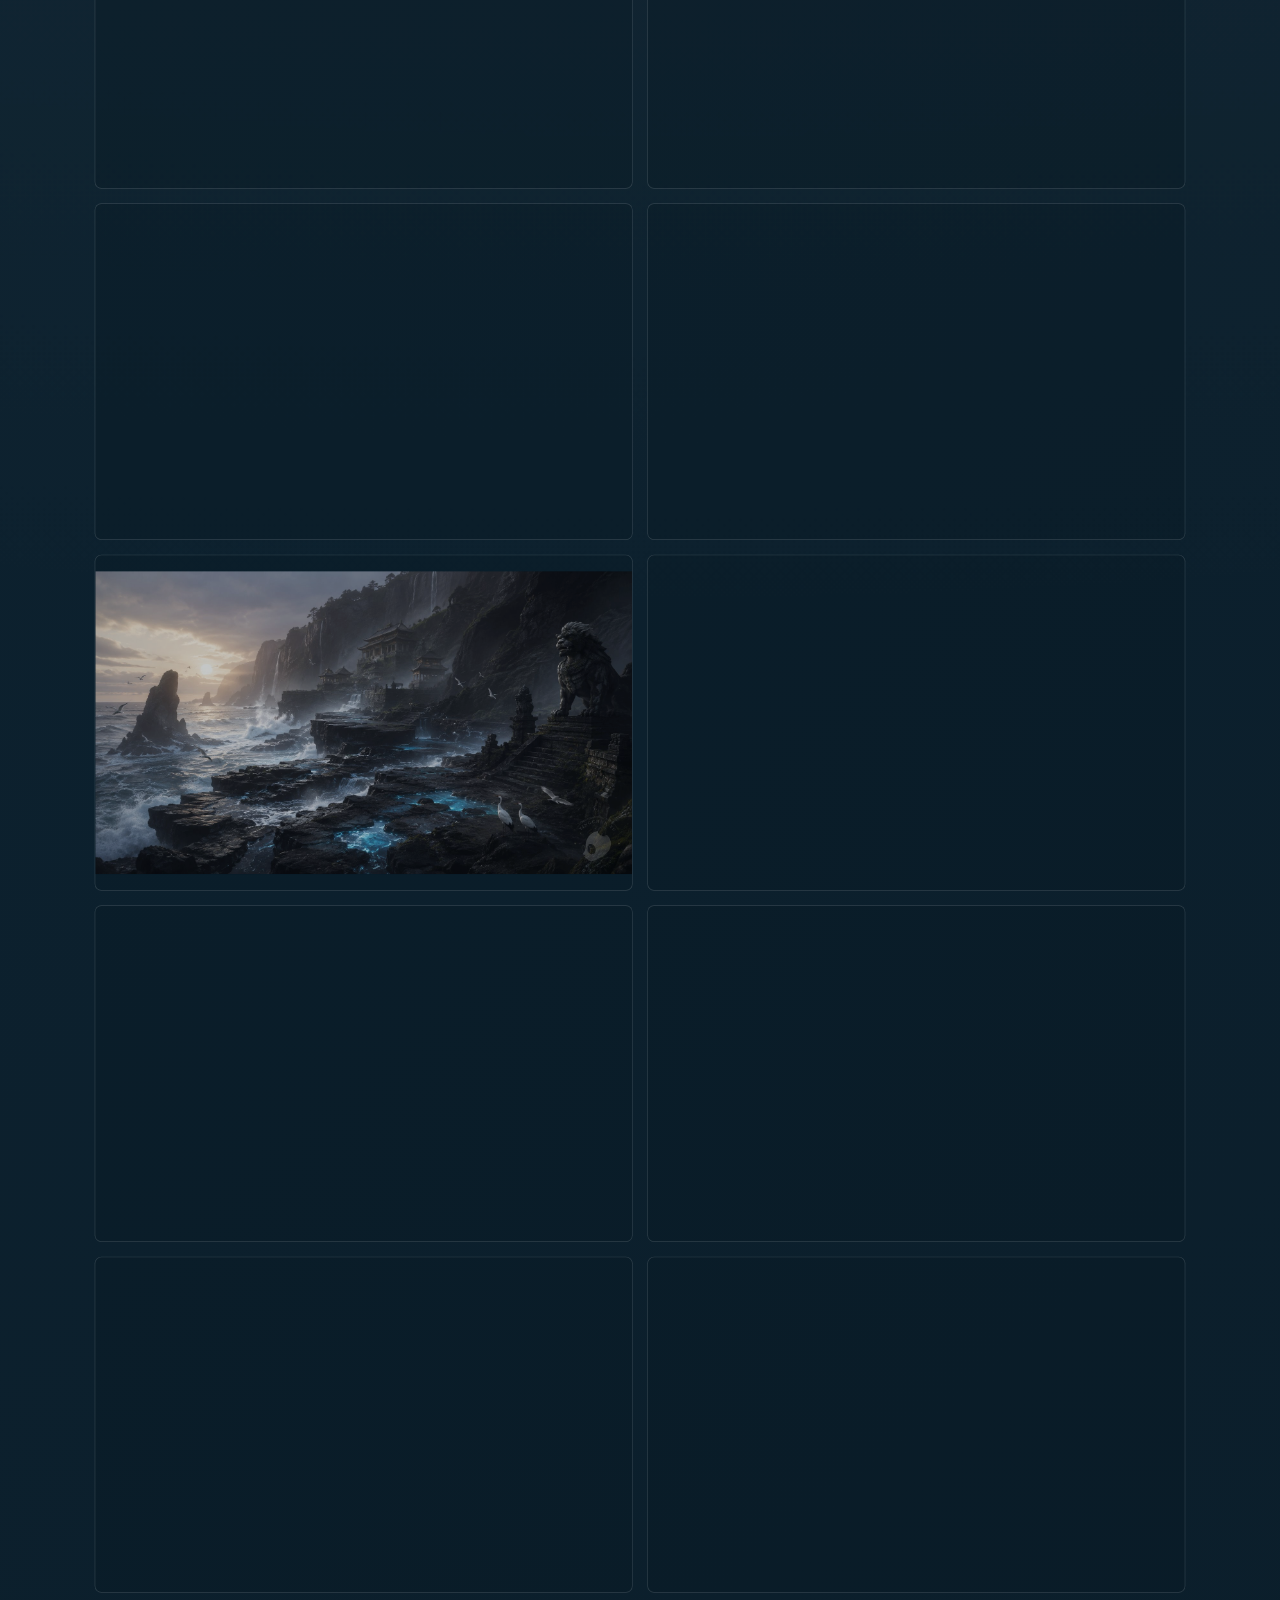
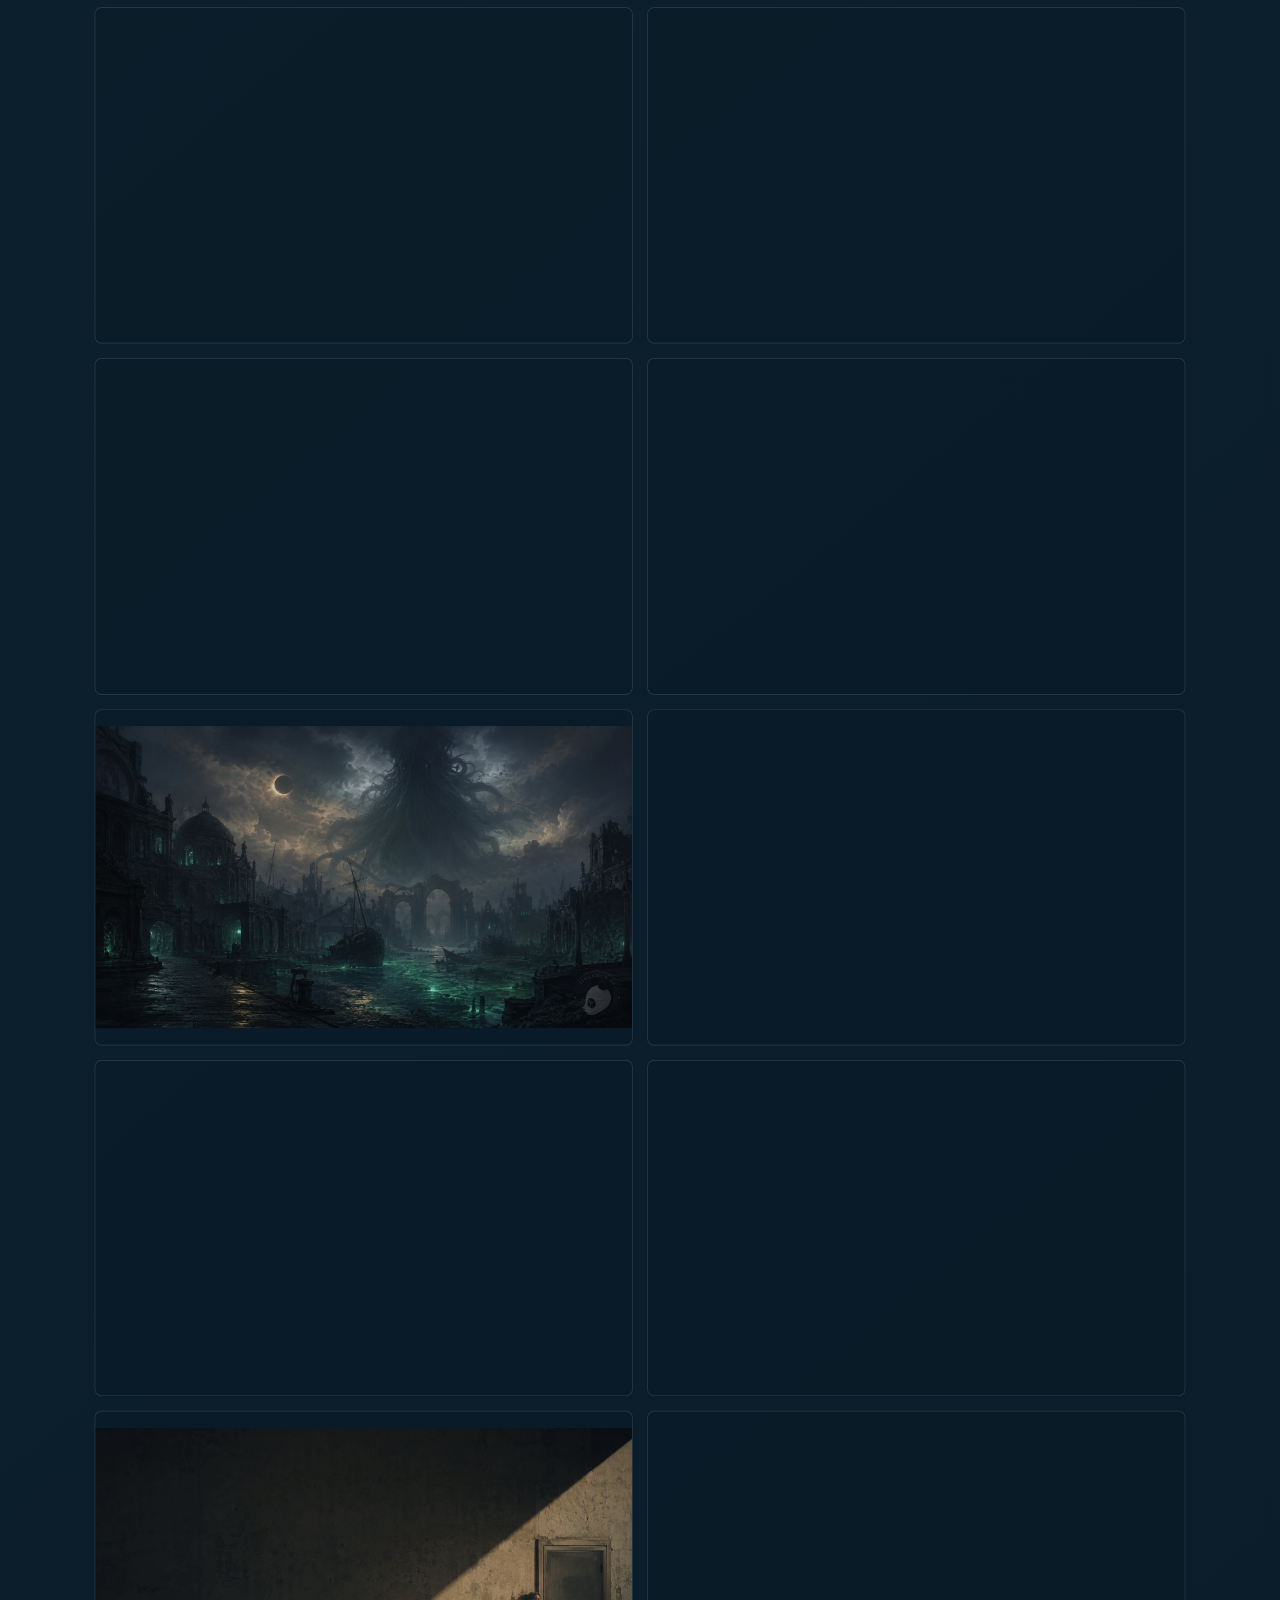
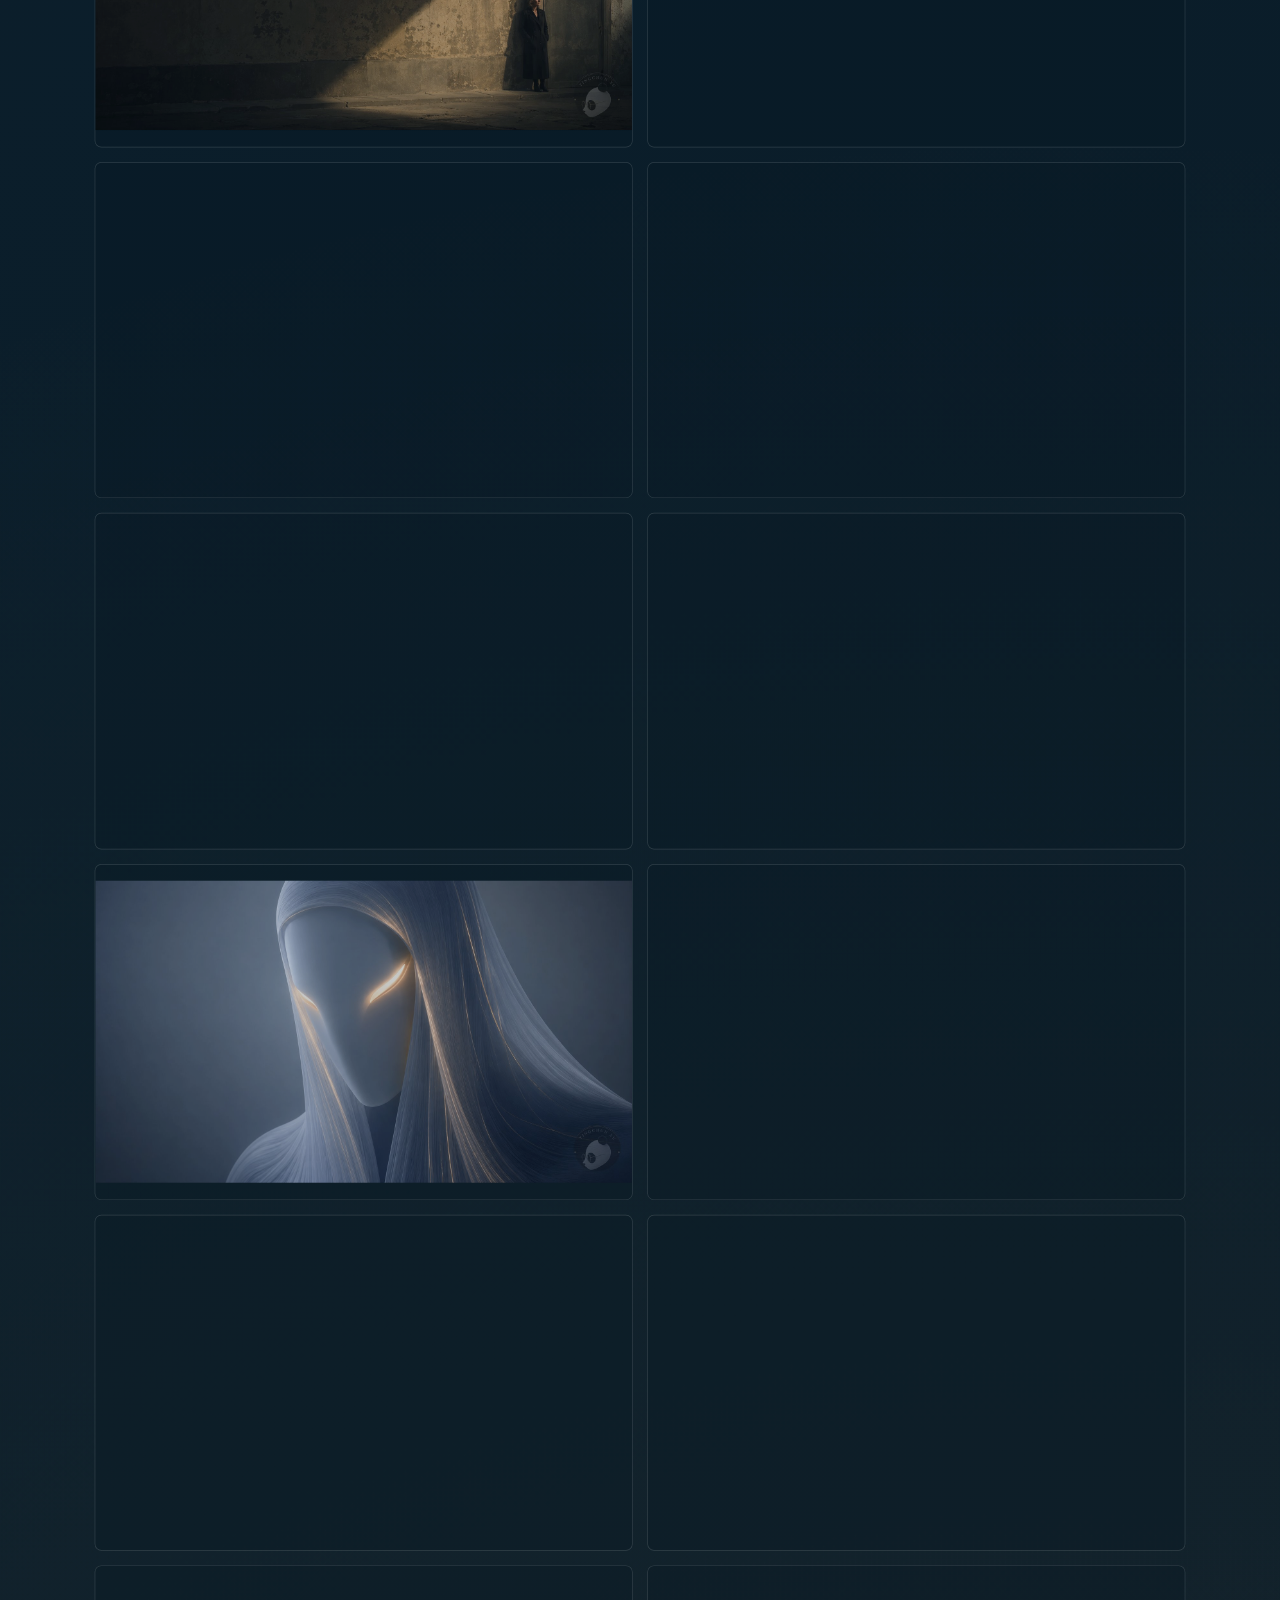
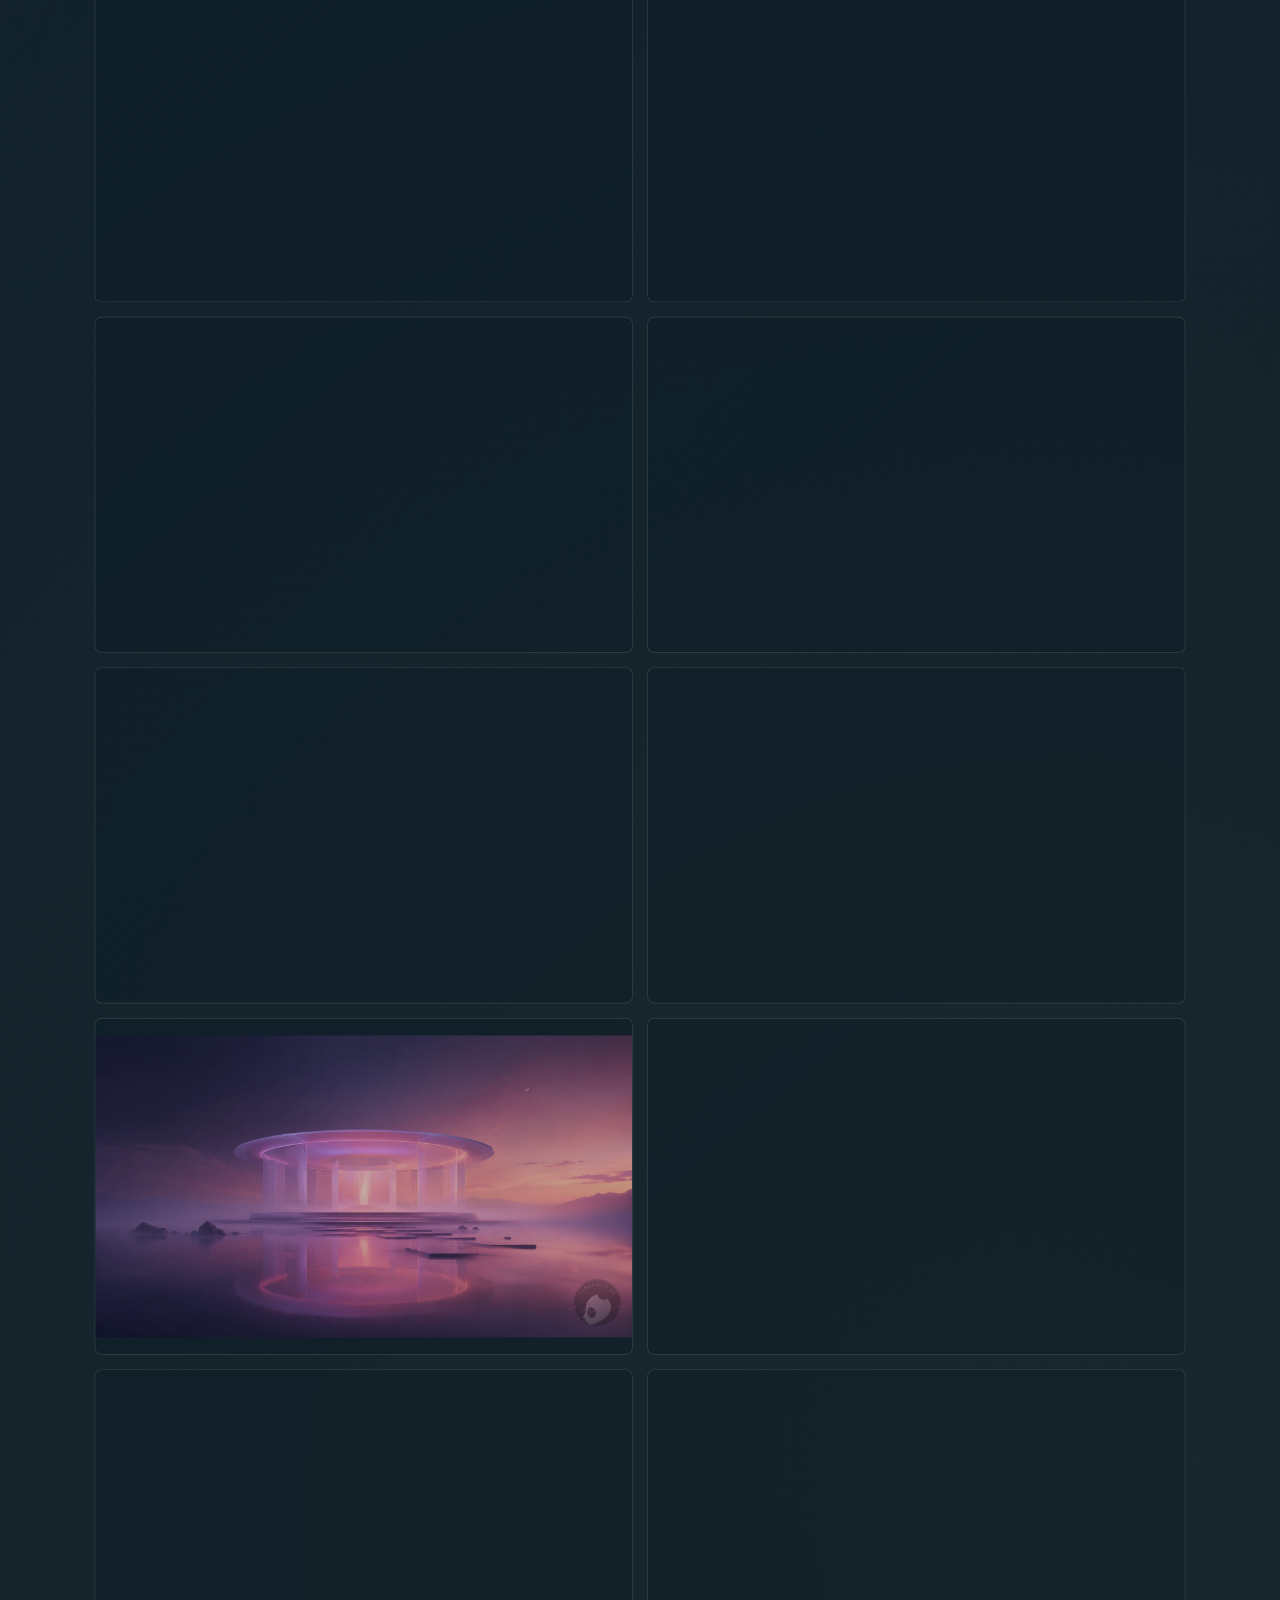
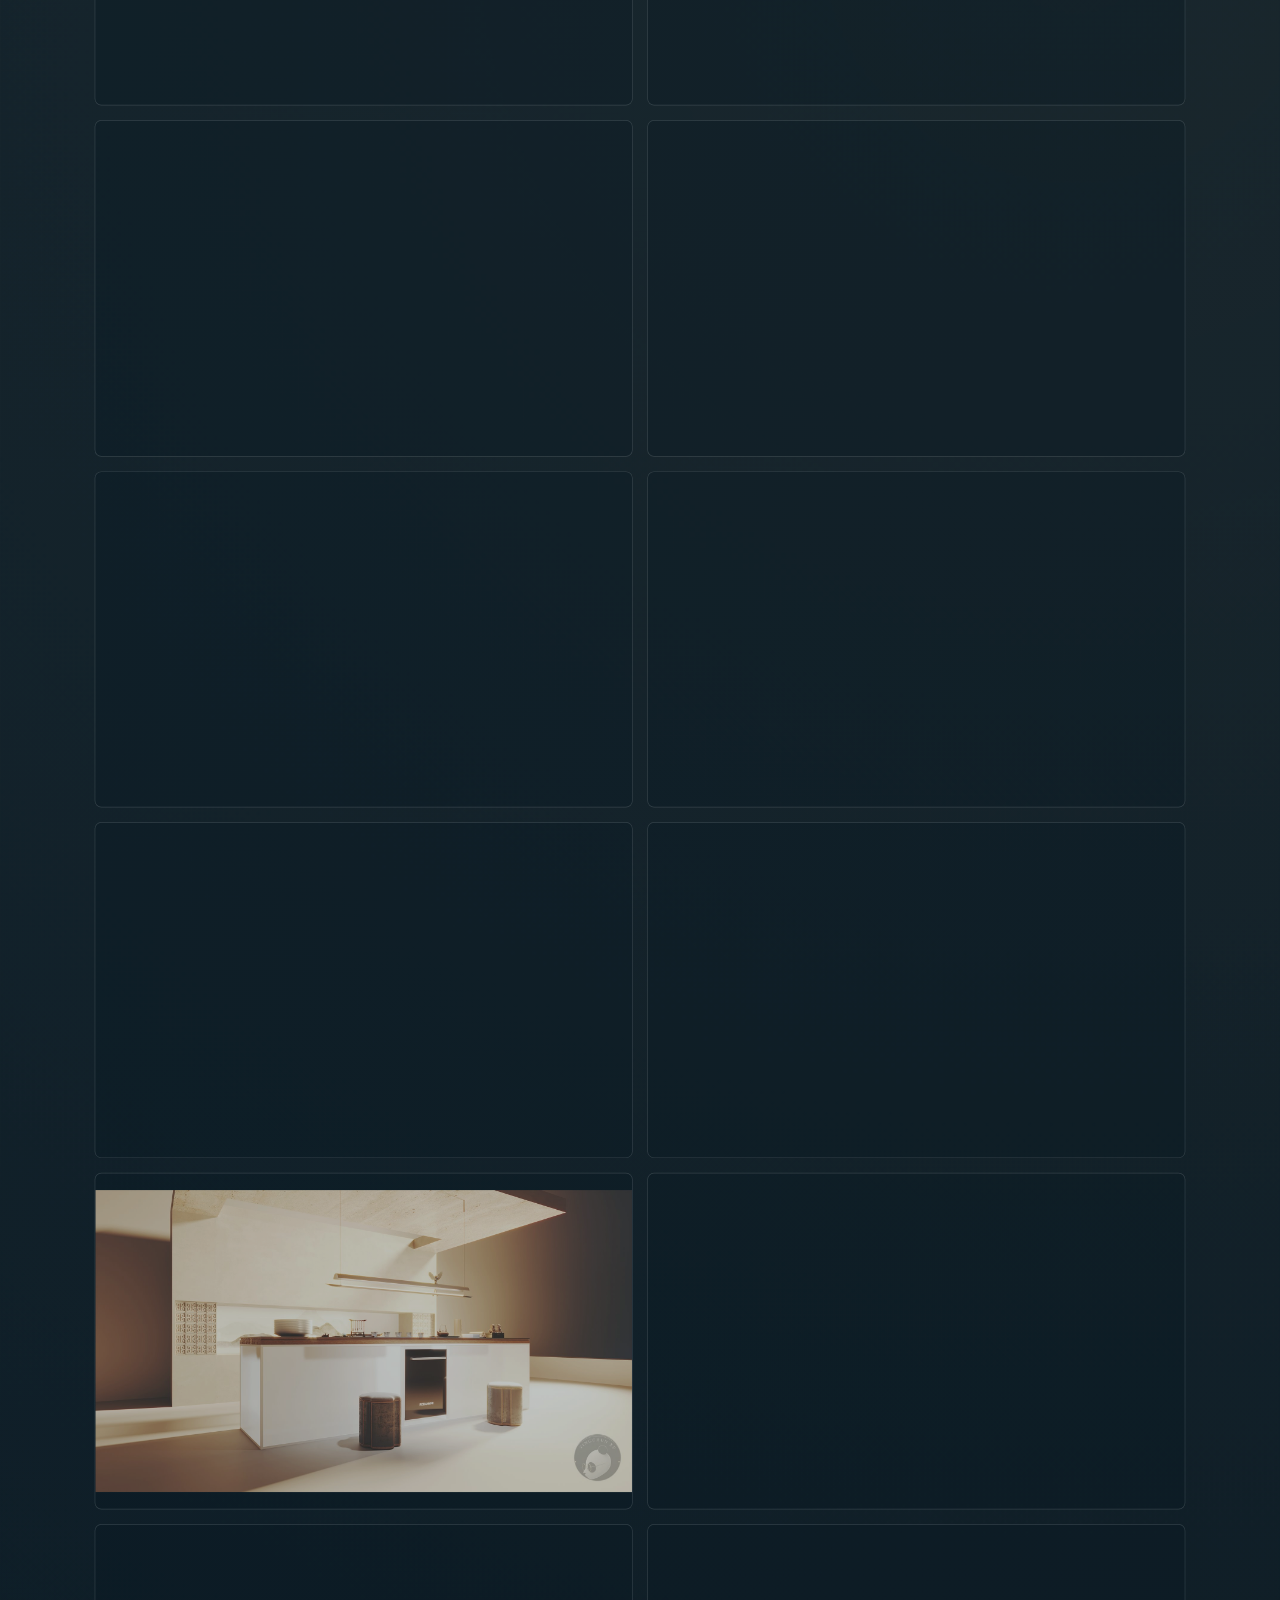
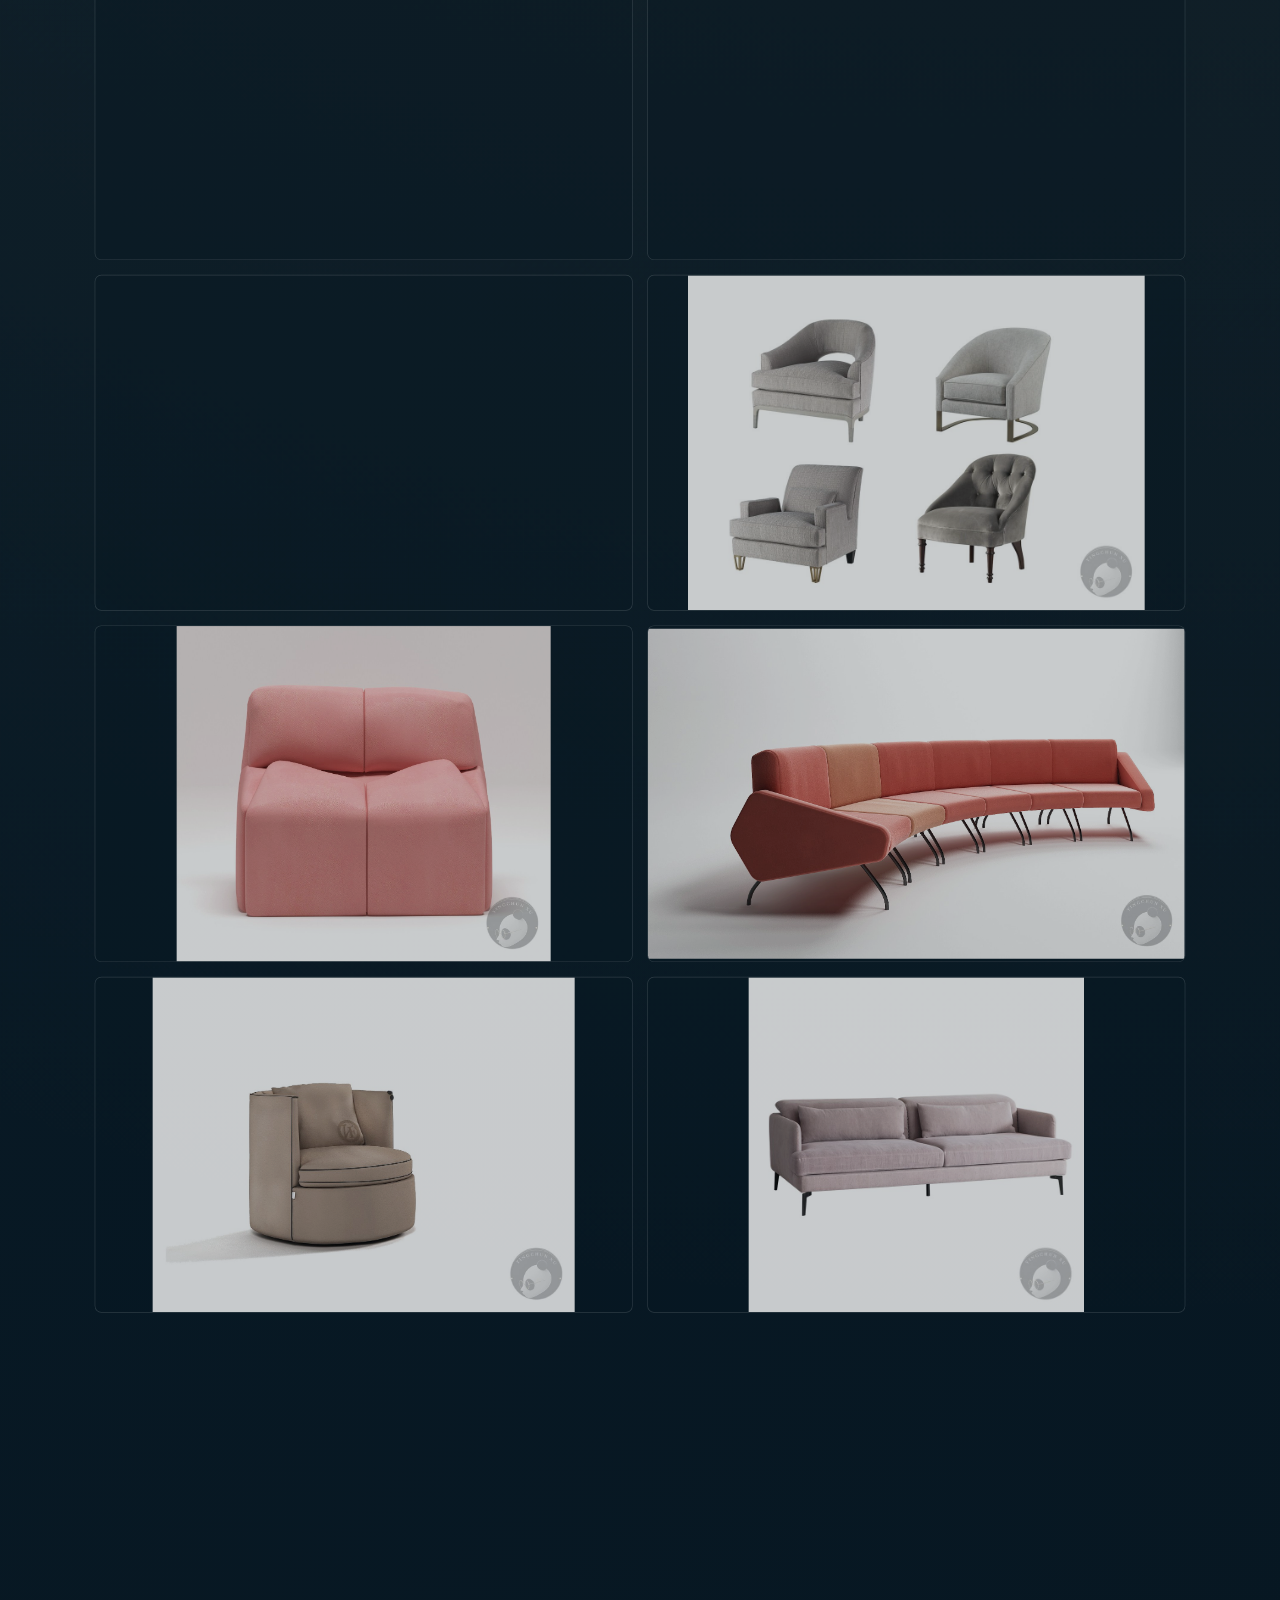
==== commit a4af53f8: "Lock desktop composition to 1920 stage" ====
--- a/archive.html
+++ b/archive.html
@@ -4,7 +4,19 @@
     <meta charset="UTF-8" />
     <meta name="viewport" content="width=device-width, initial-scale=1.0" />
     <title>Project Archive | Yingchun Xu</title>
-    <link rel="stylesheet" href="archive.css" />
+    <script>
+      (() => {
+        const setStageScale = () => {
+          const scale = Math.min(window.innerWidth / 1920, window.innerHeight / 1080);
+          document.documentElement.style.setProperty("--stage-scale", scale.toFixed(5));
+          document.documentElement.style.setProperty("--stage-side", `${Math.max(0, (window.innerWidth - 1920 * scale) / 2).toFixed(2)}px`);
+          document.documentElement.classList.toggle("stage-lock", window.innerWidth >= 981);
+        };
+        setStageScale();
+        window.addEventListener("resize", setStageScale, { passive: true });
+      })();
+    </script>
+    <link rel="stylesheet" href="archive.css?v=stage-lock-1920" />
   </head>
   <body>
     <header class="site-header">
--- a/archive.css
+++ b/archive.css
@@ -346,6 +346,15 @@
   filter: saturate(0.9) contrast(0.98) brightness(0.94);
 }
 
+.archive-card img.is-missing,
+.image-tile img.is-missing,
+.viewer img.is-missing {
+  object-fit: contain;
+  padding: 22px;
+  opacity: 0.72;
+  filter: none;
+}
+
 .archive-card .meta {
   align-self: center;
 }
@@ -402,7 +411,7 @@
 .image-tile img {
   width: 100%;
   height: 100%;
-  object-fit: cover;
+  object-fit: contain;
   opacity: 0.84;
   filter: saturate(0.9) contrast(0.98) brightness(0.94);
 }
@@ -470,6 +479,125 @@
   letter-spacing: 0.06em;
 }
 
+@media (min-width: 981px) {
+  .stage-lock body {
+    overflow-x: hidden;
+  }
+
+  .stage-lock .site-header {
+    width: 1920px;
+    left: 50%;
+    right: auto;
+    height: 104px;
+    padding: 0 96px;
+    grid-template-columns: 320px minmax(560px, 1fr) 230px;
+    transform: translateX(-50%) scale(var(--stage-scale));
+    transform-origin: top center;
+  }
+
+  .stage-lock .main-nav {
+    gap: 80px;
+  }
+
+  .stage-lock .archive-page {
+    position: relative;
+    left: 50%;
+    width: 1920px;
+    margin-left: -960px;
+    transform: scale(var(--stage-scale));
+    transform-origin: top center;
+  }
+
+  .site-header {
+    grid-template-columns: minmax(250px, 320px) minmax(520px, 1fr) minmax(170px, 230px);
+    padding: 0 3.8vw;
+  }
+
+  .archive-hero {
+    min-height: 46vh;
+    padding: 132px 7.4vw 58px;
+  }
+
+  .stage-lock .archive-hero {
+    min-height: 500px;
+    padding: 132px 142px 58px;
+  }
+
+  .archive-hero img {
+    object-position: center 45%;
+  }
+
+  .hero-copy {
+    max-width: 760px;
+  }
+
+  .hero-copy .kicker {
+    margin-bottom: 24px;
+  }
+
+  .hero-copy h1 {
+    font-size: clamp(72px, 6vw, 116px);
+    line-height: 0.95;
+  }
+
+  .hero-copy h2 {
+    margin: 24px 0 16px;
+    font-size: 28px;
+  }
+
+  .hero-copy p {
+    max-width: 680px;
+    font-size: 17px;
+    line-height: 1.68;
+  }
+
+  .archive-board {
+    width: min(85.2vw, 1500px);
+    margin: -26px auto 88px;
+  }
+
+  .stage-lock .archive-board {
+    width: 1636px;
+    margin: -26px auto 88px;
+  }
+
+  .category-bar {
+    min-height: 64px;
+    padding: 10px 22px;
+    gap: 12px;
+  }
+
+  .category-bar button {
+    min-width: 116px;
+    height: 40px;
+  }
+
+  .archive-grid {
+    gap: 22px;
+    margin-top: 22px;
+  }
+
+  .archive-card {
+    min-height: 206px;
+    gap: 24px;
+    padding: 18px;
+  }
+
+  .archive-card .thumb {
+    min-height: 170px;
+  }
+
+  .archive-card h3 {
+    font-size: clamp(24px, 1.7vw, 32px);
+    line-height: 1.22;
+  }
+
+  .archive-card p {
+    margin: 14px 0 20px;
+    line-height: 1.62;
+  }
+}
+
 @media (max-width: 980px) {
   .site-header {
     grid-template-columns: auto 1fr auto;
@@ -486,6 +614,10 @@
 
   .archive-grid {
     grid-template-columns: 1fr;
+  }
+
+  .archive-grid.image-mode {
+    grid-template-columns: repeat(2, minmax(0, 1fr));
   }
 }
 
@@ -511,9 +643,11 @@
     left: 16px;
     right: 16px;
     bottom: 14px;
-    justify-content: space-around;
-    gap: 0;
-    padding: 13px 12px;
+    justify-content: flex-start;
+    gap: 14px;
+    overflow-x: auto;
+    scrollbar-width: none;
+    padding: 13px 18px;
     border: 1px solid rgba(232, 239, 242, 0.16);
     border-radius: 999px;
     background: rgba(6, 20, 30, 0.78);
@@ -521,6 +655,15 @@
     font-size: 11px;
   }
 
+  .main-nav::-webkit-scrollbar {
+    display: none;
+  }
+
+  .main-nav a {
+    flex: 0 0 auto;
+    white-space: nowrap;
+  }
+
   .talk-link {
     min-width: 112px;
     height: 38px;
@@ -538,11 +681,20 @@
   }
 
   .hero-copy h1 {
-    font-size: clamp(54px, 16vw, 78px);
+    max-width: 7.8em;
+    font-size: clamp(34px, 11.5vw, 52px);
+    letter-spacing: 0.035em;
   }
 
   .hero-copy h2 {
-    font-size: 24px;
+    max-width: calc(100vw - 44px);
+    font-size: 22px;
+    overflow-wrap: anywhere;
+  }
+
+  .hero-copy p {
+    max-width: calc(100vw - 44px);
+    overflow-wrap: anywhere;
   }
 
   .category-bar {
@@ -551,6 +703,14 @@
 
   .archive-card {
     grid-template-columns: 1fr;
+  }
+
+  .archive-grid.image-mode {
+    grid-template-columns: 1fr;
+  }
+
+  .image-tile {
+    aspect-ratio: 4 / 3;
   }
 
   .archive-card .thumb {
@@ -571,4 +731,29 @@
   .viewer-next {
     grid-row: 2;
   }
-}
+
+  .viewer img,
+  .viewer video {
+    max-height: calc(100vh - 220px);
+  }
+}
+
+@media (max-width: 360px) {
+  .brand {
+    font-size: 13px;
+  }
+
+  .brand-mark {
+    width: 34px;
+    height: 34px;
+  }
+
+  .talk-link {
+    display: none;
+  }
+
+  .hero-copy h1 {
+    font-size: clamp(30px, 10.6vw, 44px);
+    letter-spacing: 0.015em;
+  }
+}
